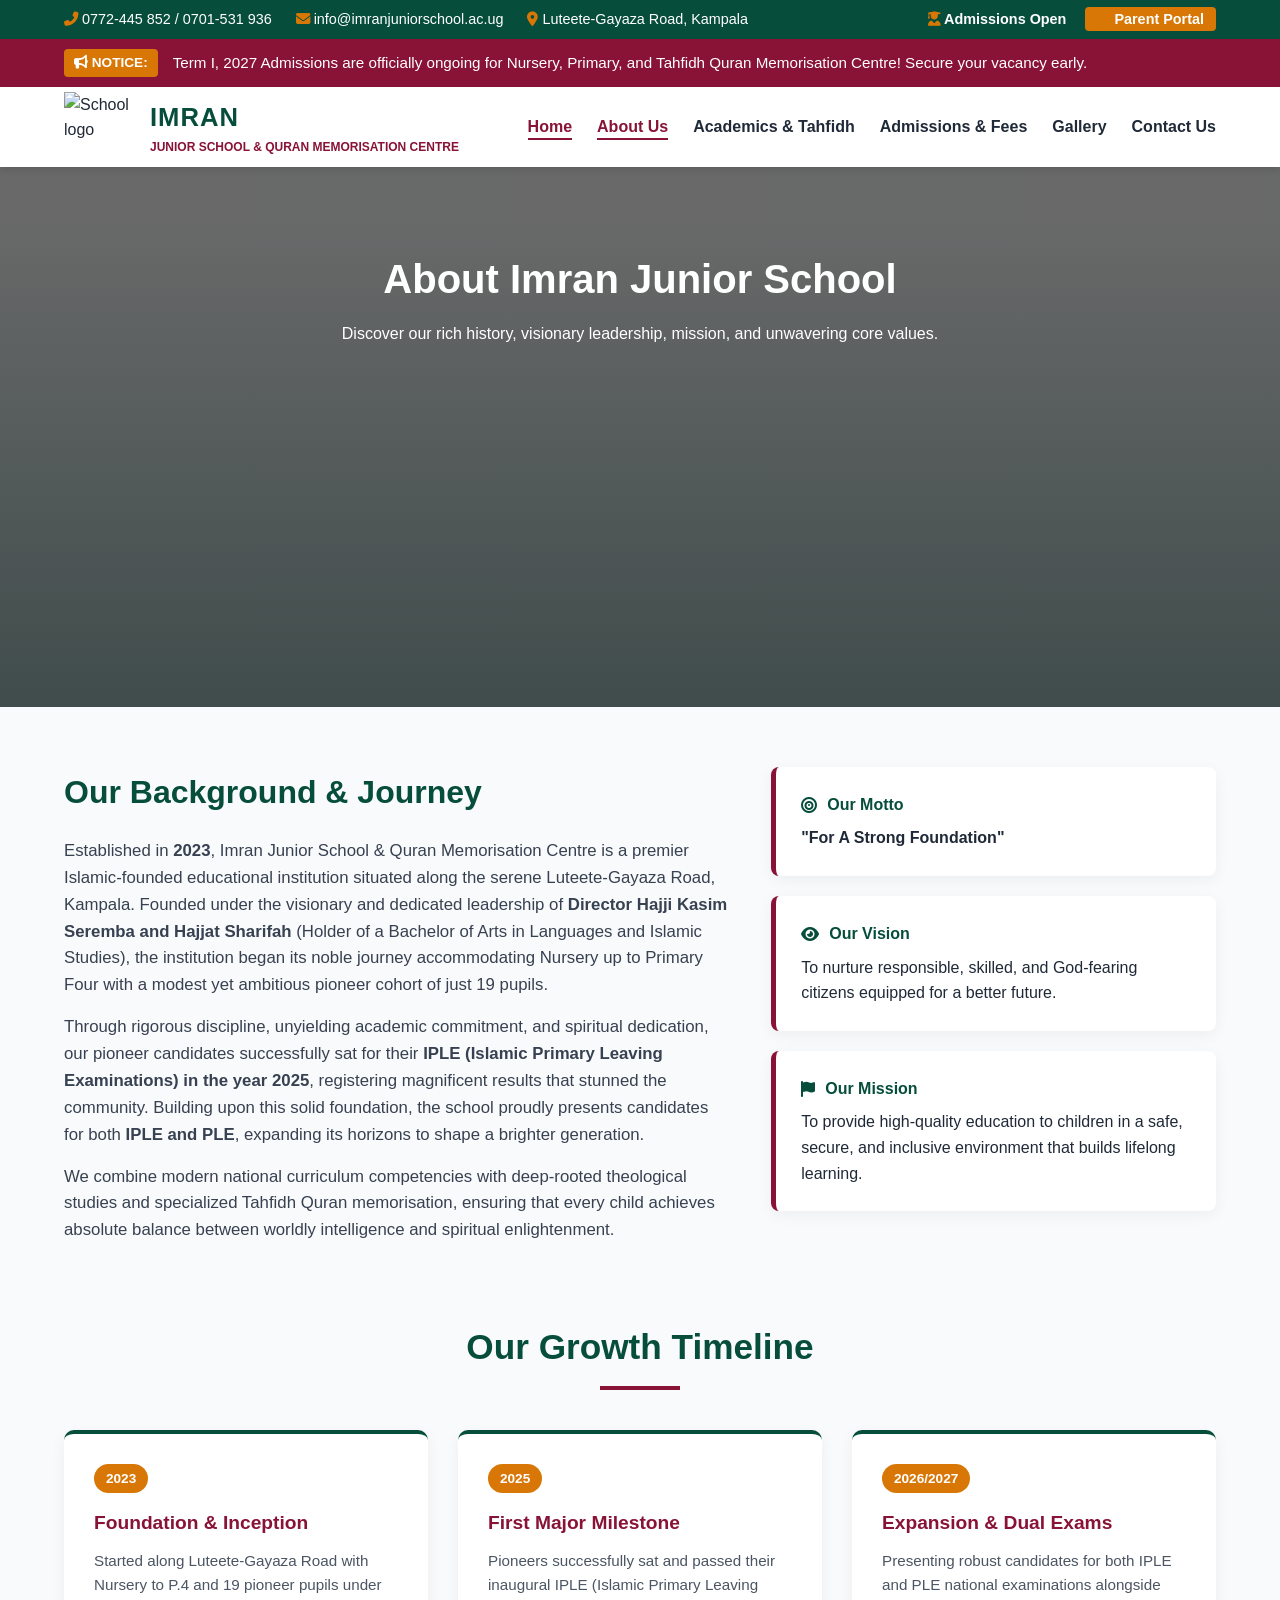
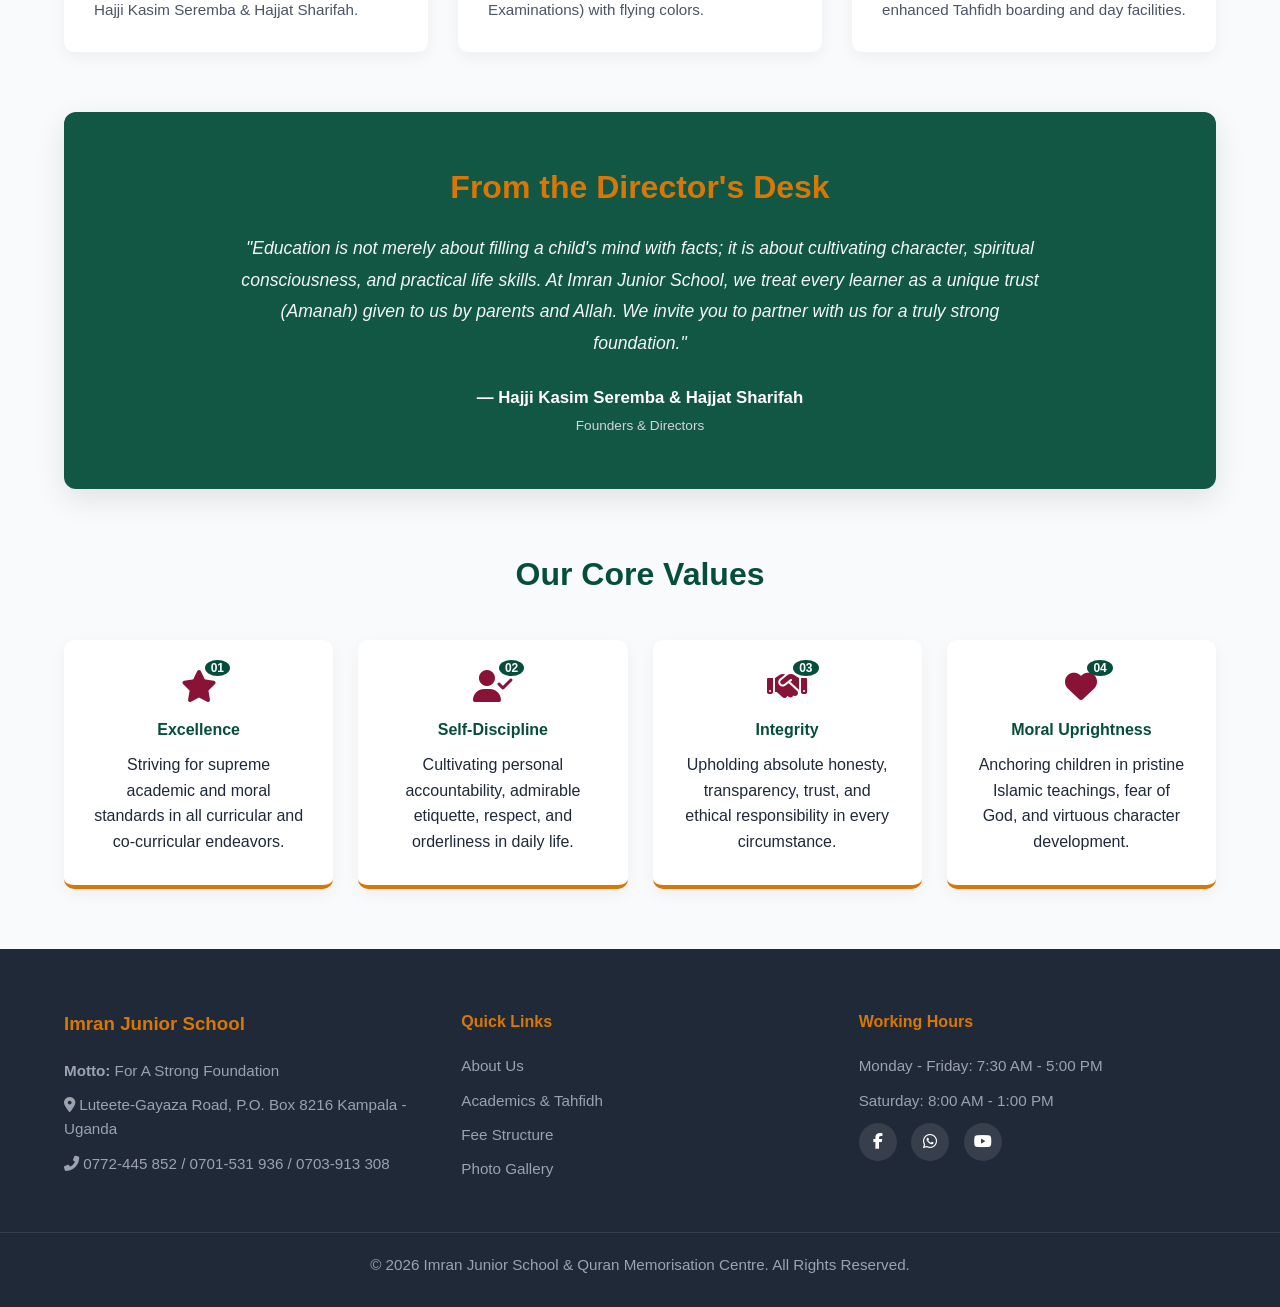
==== about.html @ ab1c9aec "Add files via upload" ====
<!DOCTYPE html>
<html lang="en">
<head>
    <meta charset="UTF-8">
    <meta name="viewport" content="width=device-width, initial-scale=1.0">
    <title>About Us | Imran Junior School & Quran Memorisation Centre</title>

    <!-- Comprehensive SEO Meta Tags -->
    <meta name="description" content="Imran Junior School & Quran Memorisation Centre along Luteete-Gayaza Road provides an exceptional dual curriculum blending national secular primary education, Islamic theology, and Tahfidh Quran memorisation.">
    <meta name="keywords" content="Imran Junior School, dual curriculum schools Uganda, Quran memorisation centre Kampala, Tahfidh school Luteete Gayaza Road, primary schools in Uganda, Islamic and secular education">
    <meta name="author" content="Imran Junior School">
    <link rel="canonical" href="https://imranjuniorschool.ac.ug/">

    <!-- Open Graph / Social Media Meta Tags (Facebook, WhatsApp, LinkedIn, Instagram) -->
    <meta property="og:type" content="website">
    <meta property="og:url" content="https://imranjuniorschool.ac.ug/">
    <meta property="og:title" content="Imran Junior School & Quran Memorisation Centre">
    <meta property="og:description" content="Discover excellence in dual curriculum education—blending secular primary studies with intensive Tahfidh Quran memorisation along Luteete-Gayaza Road.">
    <meta property="og:image" content="https://imranjuniorschool.ac.ug/images/Entrance.jpeg">

    <!-- Twitter / X Card Meta Tags -->
    <meta name="twitter:card" content="summary_large_image">
    <meta name="twitter:title" content="Imran Junior School & Quran Memorisation Centre">
    <meta name="twitter:description" content="Nurturing responsible, skilled, and religious citizens through an exceptional dual curriculum of secular and religious studies.">
    <meta name="twitter:image" content="https://imranjuniorschool.ac.ug/images/Entrance.jpeg">

    <link rel="icon" type="image/png" href="images/icon.png">
    <link rel="stylesheet" href="style.css">
    <link rel="stylesheet" href="https://cdnjs.cloudflare.com/ajax/libs/font-awesome/6.4.0/css/all.min.css">
    <link rel="icon/x" type="image/png" href="images/icon.png">
    <link rel="stylesheet" href="style.css">
    <link rel="stylesheet" href="https://cdnjs.cloudflare.com/ajax/libs/font-awesome/6.4.0/css/all.min.css">
</head>
<body>
    <!-- Top Bar -->
    <div class="top-bar">
        <div class="container top-bar-flex">
            <div class="contact-info">
                <span><i class="fas fa-phone-alt"></i> 0772-445 852 / 0701-531 936</span>
                <span><i class="fas fa-envelope"></i> info@imranjuniorschool.ac.ug</span>
                <span><i class="fas fa-map-marker-alt"></i> Luteete-Gayaza Road, Kampala</span>
            </div>
            <div class="portal-links">
                <a href="admissions.html"><i class="fas fa-user-graduate"></i> Admissions Open</a>
                <a href="contact.html" class="portal-btn"><i class="fas fa-lock"></i> Parent Portal</a>
            </div>
        </div>
    </div>

    <!-- Live Announcements Ticker Added for High Interactivity -->
    <div class="announcement-ticker">
        <div class="container ticker-flex">
            <span class="ticker-badge"><i class="fas fa-bullhorn"></i> NOTICE:</span>
            <div class="ticker-text">
                <p>Term I, 2027 Admissions are officially ongoing for Nursery, Primary, and Tahfidh Quran Memorisation Centre! Secure your vacancy early.</p>
            </div>
        </div>
    </div>

    <!-- Navigation Header -->
    <header class="header">
        <div class="container nav-container">
            <div class="logo-icon">
                <img src="images/icon.png" alt="School logo" width="70" height="70">
                <div class="logo">
                    <h1>IMRAN</h1>
                    <p>Junior School & Quran Memorisation Centre</p>
                </div>                
            </div>
            <nav class="navbar" id="navbar">
                <ul class="nav-links">
                    <li><a href="index.html" class="active">Home</a></li>
                    <li><a href="about.html">About Us</a></li>
                    <li><a href="academics.html">Academics & Tahfidh</a></li>
                    <li><a href="admissions.html">Admissions & Fees</a></li>
                    <li><a href="gallery.html">Gallery</a></li>
                    <li><a href="contact.html">Contact Us</a></li>
                </ul>
            </nav>
            <div class="menu-toggle" id="mobile-menu">
                <i class="fas fa-bars"></i>
            </div>
        </div>
    </header>

    <!-- Page Banner -->
    <section class="page-banner">
        <div class="container">
            <h2>About Imran Junior School</h2>
            <p>Discover our rich history, visionary leadership, mission, and unwavering core values.</p>
        </div>
    </section>

    <!-- Main About Content & Background -->
    <section class="about-main container">
        <div class="about-grid">
            <div class="about-content">
                <h3>Our Background & Journey</h3>
                <p>Established in <strong>2023</strong>, Imran Junior School & Quran Memorisation Centre is a premier Islamic-founded educational institution situated along the serene Luteete-Gayaza Road, Kampala. Founded under the visionary and dedicated leadership of <strong>Director Hajji Kasim Seremba and Hajjat Sharifah</strong> (Holder of a Bachelor of Arts in Languages and Islamic Studies), the institution began its noble journey accommodating Nursery up to Primary Four with a modest yet ambitious pioneer cohort of just 19 pupils.</p>
                
                <p>Through rigorous discipline, unyielding academic commitment, and spiritual dedication, our pioneer candidates successfully sat for their <strong>IPLE (Islamic Primary Leaving Examinations) in the year 2025</strong>, registering magnificent results that stunned the community. Building upon this solid foundation, the school proudly presents candidates for both <strong>IPLE and PLE</strong>, expanding its horizons to shape a brighter generation.</p>
                
                <p>We combine modern national curriculum competencies with deep-rooted theological studies and specialized Tahfidh Quran memorisation, ensuring that every child achieves absolute balance between worldly intelligence and spiritual enlightenment.</p>
            </div>
            
            <div class="mission-vision-box">
                <div class="mv-card">
                    <h4><i class="fas fa-bullseye"></i> Our Motto</h4>
                    <p><strong>"For A Strong Foundation"</strong></p>
                </div>
                <div class="mv-card">
                    <h4><i class="fas fa-eye"></i> Our Vision</h4>
                    <p>To nurture responsible, skilled, and God-fearing citizens equipped for a better future.</p>
                </div>
                <div class="mv-card">
                    <h4><i class="fas fa-flag"></i> Our Mission</h4>
                    <p>To provide high-quality education to children in a safe, secure, and inclusive environment that builds lifelong learning.</p>
                </div>
            </div>
        </div>

        <!-- NEW: Interactive School Milestone Timeline Added for Enhanced Storytelling -->
        <div class="history-timeline-section">
            <h3 class="section-title">Our Growth Timeline</h3>
            <div class="timeline-grid">
                <div class="timeline-item">
                    <span class="timeline-year">2023</span>
                    <h4>Foundation & Inception</h4>
                    <p>Started along Luteete-Gayaza Road with Nursery to P.4 and 19 pioneer pupils under Hajji Kasim Seremba & Hajjat Sharifah.</p>
                </div>
                <div class="timeline-item">
                    <span class="timeline-year">2025</span>
                    <h4>First Major Milestone</h4>
                    <p>Pioneers successfully sat and passed their inaugural IPLE (Islamic Primary Leaving Examinations) with flying colors.</p>
                </div>
                <div class="timeline-item">
                    <span class="timeline-year">2026/2027</span>
                    <h4>Expansion & Dual Exams</h4>
                    <p>Presenting robust candidates for both IPLE and PLE national examinations alongside enhanced Tahfidh boarding and day facilities.</p>
                </div>
            </div>
        </div>

        <!-- NEW: Director's Desk Feature Added for Parent Trust & Clarity -->
        <div class="directors-desk-box">
            <div class="desk-content">
                <h3>From the Director's Desk</h3>
                <p><em>"Education is not merely about filling a child's mind with facts; it is about cultivating character, spiritual consciousness, and practical life skills. At Imran Junior School, we treat every learner as a unique trust (Amanah) given to us by parents and Allah. We invite you to partner with us for a truly strong foundation."</em></p>
                <h4 class="director-signature">— Hajji Kasim Seremba & Hajjat Sharifah <br><small>Founders & Directors</small></h4>
            </div>
        </div>

        <!-- Core Values Section -->
        <div class="core-values-section">
            <h3>Our Core Values</h3>
            <div class="values-grid">
                <div class="value-item">
                    <i class="fas fa-star"><span>01</span></i>
                    <h4>Excellence</h4>
                    <p>Striving for supreme academic and moral standards in all curricular and co-curricular endeavors.</p>
                </div>
                <div class="value-item">
                    <i class="fas fa-user-check"><span>02</span></i>
                    <h4>Self-Discipline</h4>
                    <p>Cultivating personal accountability, admirable etiquette, respect, and orderliness in daily life.</p>
                </div>
                <div class="value-item">
                    <i class="fas fa-handshake"><span>03</span></i>
                    <h4>Integrity</h4>
                    <p>Upholding absolute honesty, transparency, trust, and ethical responsibility in every circumstance.</p>
                </div>
                <div class="value-item">
                    <i class="fas fa-heart"><span>04</span></i>
                    <h4>Moral Uprightness</h4>
                    <p>Anchoring children in pristine Islamic teachings, fear of God, and virtuous character development.</p>
                </div>
            </div>
        </div>
    </section>

   <!-- Footer -->
    <footer class="footer">
        <div class="container footer-grid">
            <div>
                <h3>Imran Junior School</h3>
                <p><strong>Motto:</strong> For A Strong Foundation</p>
                <p><i class="fas fa-map-marker-alt"></i> Luteete-Gayaza Road, P.O. Box 8216 Kampala - Uganda</p>
                <p><i class="fas fa-phone-alt"></i> 0772-445 852 / 0701-531 936 / 0703-913 308</p>
            </div>
            <div>
                <h4>Quick Links</h4>
                <ul>
                    <li><a href="about.html">About Us</a></li>
                    <li><a href="academics.html">Academics & Tahfidh</a></li>
                    <li><a href="admissions.html">Fee Structure</a></li>
                    <li><a href="gallery.html">Photo Gallery</a></li>
                </ul>
            </div>
            <div>
                <h4>Working Hours</h4>
                <p>Monday - Friday: 7:30 AM - 5:00 PM</p>
                <p>Saturday: 8:00 AM - 1:00 PM</p>
                <div class="social-icons">
                    <a href="#"><i class="fab fa-facebook-f"></i></a>
                    <a href="#"><i class="fab fa-whatsapp"></i></a>
                    <a href="#"><i class="fab fa-youtube"></i></a>
                </div>
            </div>
        </div>
        <div class="footer-bottom">
            <p>&copy; 2026 Imran Junior School & Quran Memorisation Centre. All Rights Reserved.</p>
        </div>
    </footer>

    <script src="script.js"></script>
</body>
</html>
---- style.css ----
:root {
    --primary: #064e3b;
    --pimary-navyblue: #0033A0;
    --secondary: #881337;
    --accent: #d97706;
    --dark: #1f2937;
    --light: #f9fafb;
    --white: #ffffff;
    --transition: all 0.3s ease;
}

* {
    margin: 0;
    padding: 0;
    box-sizing: border-box;
    scroll-behavior: smooth;
    font-family: Arial, 'Segoe UI', Tahoma, Geneva, Verdana, sans-serif;
}

/* Enable global smooth scrolling */
html {
    scroll-behavior: smooth;
}

body {
    background-color: var(--light);
    color: var(--dark);
    line-height: 1.6;
}

.container {
    width: 90%;
    max-width: 1200px;
    margin: 0 auto;
}

/* Top Bar */
.top-bar {
    background-color: var(--primary);
    color: var(--white);
    font-size: 0.9rem;
    padding: 8px 0;
}

.top-bar-flex {
    display: flex;
    justify-content: space-between;
    align-items: center;
    flex-wrap: wrap;
    gap: 10px;
}

.contact-info span {
    margin-right: 20px;
}

.contact-info i, .portal-links i {
    color: var(--accent);
}

.portal-links a {
    color: var(--white);
    text-decoration: none;
    margin-left: 15px;
    font-weight: 600;
}

.portal-btn {
    background: var(--accent);
    padding: 4px 12px;
    border-radius: 4px;
}

/* Header & Navbar */
.header {
    background: var(--white);
    box-shadow: 0 4px 6px -1px rgba(0,0,0,0.1);
    position: sticky;
    top: 0;
    z-index: 1000;
}

.nav-container {
    display: flex;
    justify-content: space-between;
    align-items: center;
    padding: 5px 0;
}

.logo-icon{
    display: flex;
    gap: 16px;
    align-items: center;
    justify-content: center;
}

.logo h1 {
    font-size: 1.6rem;
    color: var(--primary);
    font-weight: 800;
    letter-spacing: 1px;
}

.logo p {
    font-size: 0.75rem;
    color: var(--secondary);
    font-weight: 700;
    text-transform: uppercase;
}

.nav-links {
    list-style: none;
    display: flex;
    gap: 25px;
}

.nav-links a {
    text-decoration: none;
    color: var(--dark);
    font-weight: 600;
    transition: var(--transition);
}

.nav-links a:hover, .nav-links a.active {
    color: var(--secondary);
    border-bottom: 2px solid var(--secondary);
    padding-bottom: 3px;
}

.menu-toggle {
    display: none;
    font-size: 1.5rem;
    cursor: pointer;
    color: var(--primary);
}

/* Hero Section with Smooth Crossfade Easing */
.hero {
    position: relative;
    color: var(--white);
    text-align: center;
    padding: 140px 20px;
    overflow: hidden;
    z-index: 1;
    min-height: 550px;
    display: flex;
    align-items: center;
    justify-content: center;
}

/* Container holding stacked background slides */
.hero-slides {
    position: absolute;
    top: 0;
    left: 0;
    width: 100%;
    height: 100%;
    z-index: -2;
}

/* Individual Slide Layer */
.hero-slide {
    position: absolute;
    top: 0;
    left: 0;
    width: 100%;
    height: 100%;
    background-size: cover;
    background-position: center;
    opacity: 0;
    transform: scale(1);
    transition: opacity 1.8s cubic-bezier(0.4, 0, 0.2, 1), transform 6s ease-out;
    will-change: opacity, transform;
}

/* Active Slide with Cinematic Ken Burns Zoom Effect */
.hero-slide.active {
    opacity: 1;
    transform: scale(1.06);
}

/* Gradient Readability Overlay */
.hero-overlay {
    position: absolute;
    top: 0;
    left: 0;
    width: 100%;
    height: 100%;
    background: linear-gradient(rgba(6, 78, 59, 0.7), rgba(136, 19, 55, 0.7));
    z-index: -1;
}

.hero-content {
    max-width: 800px;
    margin: 0 auto;
}

.badge {
    background: var(--accent);
    color: var(--white);
    padding: 6px 16px;
    border-radius: 20px;
    font-size: 0.85rem;
    font-weight: 700;
    text-transform: uppercase;
    display: inline-block;
    margin-bottom: 20px;
}

.hero h2 {
    font-size: 3rem;
    margin-bottom: 20px;
    font-weight: 800;
}

.hero p {
    font-size: 1.15rem;
    margin-bottom: 30px;
    opacity: 0.95;
}

.hero-btns {
    display: flex;
    justify-content: center;
    gap: 15px;
}

.action-btns{
    margin: 30px 0 0 0;
}

@media (max-width:668px){
    .action-btns{
        font-size: 0.7rem;
    }
}

.btn {
    padding: 12px 28px;
    border-radius: 5px;
    text-decoration: none;
    font-weight: 700;
    transition: var(--transition);
}

.btn-primary {
    background: var(--accent);
    color: var(--white);
}

.btn-primary:hover {
    background: #b45309;
}

.btn-secondary {
    background: transparent;
    color: var(--white);
    border: 2px solid var(--white);
}

.btn-secondary:hover {
    background: var(--white);
    color: var(--primary);
}


/* Live Announcement Ticker Styles */
.announcement-ticker {
    background: var(--secondary);
    color: var(--white);
    padding: 10px 0;
    overflow: hidden;
    font-size: 0.95rem;
}

.ticker-flex {
    display: flex;
    align-items: center;
    gap: 15px;
}

.ticker-badge {
    background: var(--accent);
    padding: 3px 10px;
    border-radius: 4px;
    font-weight: 700;
    font-size: 0.85rem;
    white-space: nowrap;
}

.ticker-text p {
    white-space: nowrap;
    animation: tickerScroll 20s linear infinite;
}

@keyframes tickerScroll {
    0% { transform: translateX(100%); }
    100% { transform: translateX(-100%); }
}

/* Countdown Section Styles */
.countdown-section {
    margin: -30px auto 80px auto;
    position: relative;
    z-index: 15;
}

.countdown-card {
    background: var(--white);
    padding: 25px 35px;
    border-radius: 12px;
    box-shadow: 0 10px 30px rgba(0,0,0,0.1);
    display: flex;
    justify-content: space-between;
    align-items: center;
    flex-wrap: wrap;
    gap: 20px;
    border-left: 6px solid var(--accent);
}

.countdown-info h3 {
    color: var(--primary);
    font-size: 1.3rem;
    margin-bottom: 5px;
}

.countdown-info p {
    color: #6b7280;
    font-size: 0.95rem;
}

.countdown-timer {
    display: flex;
    gap: 15px;
}

.time-box {
    background: var(--light);
    border: 1px solid #e5e7eb;
    padding: 10px 15px;
    border-radius: 8px;
    text-align: center;
    min-width: 65px;
}

.time-box span {
    display: block;
    font-size: 1.4rem;
    font-weight: 800;
    color: var(--secondary);
}

.time-box small { 
    font-size: 0.75rem;
    color: #4b5563;
    text-transform: uppercase;
}

/* Testimonials Section Styles */
.testimonials-section {
    background: linear-gradient(rgba(6, 78, 59, 0.92), rgba(6, 78, 59, 0.92)), url('images/Entrance.jpeg') center/cover no-repeat;
    padding: 60px 0;
    text-align: center;
    color: var(--white);
}

.testimonial-slider {
    max-width: 800px;
    margin: 0 auto;
    position: relative;
    min-height: 140px;
}

.testimonial-item {
    display: none;
    animation: fadeIn 0.8s ease-in-out;
}

.testimonial-item.active {
    display: block;
}

.testimonial-item p {
    font-size: 1.2rem;
    font-style: italic;
    margin-bottom: 15px;
    line-height: 1.8;
}

.testimonial-item h4 {
    color: var(--accent);
    font-size: 1rem;
    font-weight: 600;
}

@keyframes fadeIn {
    from { opacity: 0; transform: translateY(10px); }
    to { opacity: 1; transform: translateY(0); }
}

@media(max-width: 768px) {
    .countdown-card {
        flex-direction: column;
        text-align: center;
    }
    .countdown-timer {
        justify-content: center;
    }
    .top-bar{
        display: none;
    }
}

/* General Sections */
.section {
    padding: 60px 10%;
}

.section-title {
    text-align: center;
    margin-bottom: 40px;
    color: var(--primary);
    font-size: 2.2rem;
    position: relative;
}

.section-title::after {
    content: '';
    display: block;
    width: 80px;
    height: 4px;
    background: var(--secondary);
    margin: 10px auto;
}

/* Cards & Grids */
.grid-3 {
    display: grid;
    grid-template-columns: repeat(auto-fit, minmax(300px, 1fr));
    gap: 30px;
}

.card {
    background: white;
    padding: 30px;
    border-radius: 10px;
    box-shadow: 0 5px 15px rgba(0,0,0,0.1);
    border-top: 5px solid var(--primary-yellow);
    transition: transform 0.3s;
}

.card:hover {
    transform: translateY(-10px);
}

.card h3 {
    color: var(--primary-blue);
    margin-bottom: 15px;
}

/*contact*/
.contact-section{
    background-color: var(--pimary-navyblue);
    height: 400px;
    display: flex;
    justify-content: center;
    align-items: center;
    text-align: center;
}
.contact-content{
    padding: 12px 18px;
    text-align: center;
    color:  var(--white);
}
.contact-content h1{
    font-weight: 700;
    font-size: 2.8rem;
    word-spacing: 0.3px;
    line-height: 1.1;
}
.contact-content h1 span{
    color: var(--primary-yellow);
}
.contact-content p{
    padding: 20px;
    font-weight: 400px;
    font-size: 18px;
}
.btn-apply, .schedule-btn, .team-btn{
    color: var(--white);
    text-align: center;
    font-size: 1.1rem;
    font-weight: 500;
    padding: 12px 17px;
    margin: 0 8px;
    border-radius: 10px;
    border: 1px solid var(--white);
    transition: var(--transition);
    text-decoration: none;
}
.btn-apply{
    background-color: purple;
    border: none;
}
.schedule-btn, .team-btn{
    background-color: #2d3748aa;
}
.btn-apply:hover, .schedule-btn:hover, .team-btn:hover{
    transform: translateY(-2px);
    background-color: #064e3b;
    cursor: pointer;
}

/* Highlights */
.highlights {
    display: grid;
    grid-template-columns: repeat(auto-fit, minmax(300px, 1fr));
    gap: 30px;
    margin-top: -50px;
    position: relative;
    z-index: 10;
    margin-bottom: 60px;
}

.highlight-card {
    background: var(--white);
    padding: 35px 25px;
    border-radius: 10px;
    box-shadow: 0 10px 25px rgba(0,0,0,0.08);
    text-align: center;
    transition: var(--transition);
    border-top: 4px solid var(--secondary);
}

.highlight-card:hover {
    transform: translateY(-8px);
}

.highlight-card i {
    color: var(--primary);
    margin-bottom: 15px;
}

.highlight-card h3 {
    margin-bottom: 12px;
    color: var(--primary);
}

/* Welcome Section */
.welcome-section {
    padding: 40px 0 80px 0;
}

.welcome-grid {
    display: grid;
    grid-template-columns: 2fr 1fr;
    gap: 40px;
    align-items: center;
}

.welcome-text h2 {
    color: var(--primary);
    font-size: 2.2rem;
    margin-bottom: 10px;
}

.director-names {
    color: var(--secondary);
    margin-bottom: 20px;
    font-size: 1.1rem;
}

.director-names .sub {
    font-size: 0.9rem;
    font-weight: normal;
    color: var(--dark);
}

.welcome-text p {
    margin-bottom: 15px;
    color: #4b5563;
}

.read-more-btn {
    display: inline-block;
    margin-top: 10px;
    color: var(--primary);
    font-weight: 700;
    text-decoration: none;
}

.read-more-btn:hover {
    color: var(--secondary);
}

.notice-board {
    background: var(--primary);
    color: var(--white);
    padding: 30px;
    border-radius: 10px;
    box-shadow: 0 10px 20px rgba(6, 78, 59, 0.2);
}

.notice-board h3 {
    margin-bottom: 20px;
    border-bottom: 2px solid var(--accent);
    padding-bottom: 10px;
}

.notice-board ul {
    list-style: none;
}

.notice-board li {
    margin-bottom: 15px;
    font-size: 0.95rem;
    border-bottom: 1px dashed rgba(255,255,255,0.2);
    padding-bottom: 10px;
}

/* Footer */
.footer {
    background: var(--dark);
    color: var(--white);
    padding: 60px 0 20px 0;
}

.footer-grid {
    display: grid;
    grid-template-columns: repeat(auto-fit, minmax(250px, 1fr));
    gap: 40px;
    margin-bottom: 40px;
}

.footer h3, .footer h4 {
    color: var(--accent);
    margin-bottom: 20px;
}

.footer p, .footer li {
    margin-bottom: 10px;
    font-size: 0.95rem;
    color: #9ca3af;
}

.footer ul {
    list-style: none;
}

.footer ul a {
    color: #9ca3af;
    text-decoration: none;
    transition: var(--transition);
}

.footer ul a:hover {
    color: var(--white);
}

.social-icons a {
    display: inline-block;
    background: rgba(255,255,255,0.1);
    width: 38px;
    height: 38px;
    border-radius: 50%;
    text-align: center;
    line-height: 38px;
    color: var(--white);
    margin-right: 10px;
    transition: var(--transition);
}

.social-icons a:hover {
    background: var(--secondary);
}

.footer-bottom {
    text-align: center;
    border-top: 1px solid rgba(255,255,255,0.1);
    padding-top: 20px;
    font-size: 0.9rem;
    color: #9ca3af;
}

/* Responsive */
@media(max-width: 768px) {
    .nav-links {
        display: none;
        flex-direction: column;
        position: absolute;
        top: 100%;
        left: 0;
        width: 100%;
        background: var(--white);
        padding: 20px;
        box-shadow: 0 10px 15px rgba(0,0,0,0.1);
    }
    .nav-links.active {
        display: flex;
    }
    .menu-toggle {
        display: block;
    }
    .hero h2 {
        font-size: 2.2rem;
    }
    .welcome-grid {
        grid-template-columns: 1fr;
    }
}

/* ==========================================================
    ABOUT US PAGE ENHANCEMENTS & STYLES
   ========================================================== */
.page-banner {
    background: linear-gradient(rgba(8, 8, 8, 0.6) 10%,rgba(0, 17, 15, 0.745) ), url('images/371A2172.JPG') center/cover no-repeat;
    color: var(--white);
    text-align: center;
    padding: 80px 20px;
    min-height: 540px;
}

.page-banner h2 {
    font-size: 2.5rem;
    margin-bottom: 10px;
}

.about-main {
    padding: 60px 0;
}

.about-grid {
    display: grid;
    grid-template-columns: 1.5fr 1fr;
    gap: 40px;
    align-items: start;
    margin-bottom: 60px;
}

.about-content h3 {
    color: var(--primary);
    font-size: 2rem;
    margin-bottom: 20px;
}

.about-content p {
    margin-bottom: 15px;
    font-size: 1.05rem;
    color: #374151;
}

.mission-vision-box {
    display: flex;
    flex-direction: column;
    gap: 20px;
}

.mv-card {
    background: var(--white);
    padding: 25px;
    border-radius: 8px;
    box-shadow: 0 4px 15px rgba(0,0,0,0.05);
    border-left: 5px solid var(--secondary);
}

.mv-card h4 {
    color: var(--primary);
    margin-bottom: 8px;
    display: flex;
    align-items: center;
    gap: 10px;
}

.core-values-section h3 {
    text-align: center;
    color: var(--primary);
    font-size: 2rem;
    margin-bottom: 40px;
}

.values-grid {
    display: grid;
    grid-template-columns: repeat(auto-fit, minmax(250px, 1fr));
    gap: 25px;
}

.value-item {
    background: var(--white);
    padding: 30px;
    border-radius: 10px;
    text-align: center;
    box-shadow: 0 5px 15px rgba(0,0,0,0.05);
    transition: var(--transition);
    border-bottom: 4px solid var(--accent);
}

.value-item:hover {
    transform: translateY(-5px);
}

.value-item i {
    font-size: 2rem;
    color: var(--secondary);
    margin-bottom: 15px;
    display: block;
    position: relative;
}

.value-item i span {
    position: absolute;
    top: -10px;
    right: 35%;
    font-size: 0.75rem;
    background: var(--primary);
    color: var(--white);
    padding: 2px 6px;
    border-radius: 50%;
}

.value-item h4 {
    color: var(--primary);
    margin-bottom: 10px;
}

/* Timeline Section */
.history-timeline-section {
    margin: 60px 0;
}

.timeline-grid {
    display: grid;
    grid-template-columns: repeat(auto-fit, minmax(300px, 1fr));
    gap: 30px;
    margin-top: 30px;
}

.timeline-item {
    background: var(--white);
    padding: 30px;
    border-radius: 10px;
    box-shadow: 0 5px 15px rgba(0,0,0,0.05);
    position: relative;
    border-top: 4px solid var(--primary);
}

.timeline-year {
    display: inline-block;
    background: var(--accent);
    color: var(--white);
    padding: 4px 12px;
    border-radius: 20px;
    font-weight: 700;
    font-size: 0.85rem;
    margin-bottom: 15px;
}

.timeline-item h4 {
    color: var(--secondary);
    font-size: 1.2rem;
    margin-bottom: 10px;
}

.timeline-item p {
    color: #4b5563;
    font-size: 0.95rem;
}

/* Director's Desk Box */
.directors-desk-box {
    background: linear-gradient(rgba(6, 78, 59, 0.95), rgba(6, 78, 59, 0.95)), url('images/Entrance.jpeg') center/cover no-repeat;
    color: var(--white);
    padding: 50px;
    border-radius: 12px;
    margin: 60px 0;
    box-shadow: 0 10px 30px rgba(0,0,0,0.1);
}

.desk-content {
    max-width: 800px;
    margin: 0 auto;
    text-align: center;
}

.desk-content h3 {
    color: var(--accent);
    font-size: 2rem;
    margin-bottom: 20px;
}

.desk-content p {
    font-size: 1.1rem;
    line-height: 1.8;
    margin-bottom: 25px;
    opacity: 0.95;
}

.director-signature {
    font-size: 1.05rem;
    color: var(--white);
    font-weight: 600;
}

.director-signature small {
    font-size: 0.85rem;
    color: #d1d5db;
    font-weight: normal;
}


@media(max-width: 768px) {
    .about-grid {
        grid-template-columns: 1fr;
    }
}

/* ==========================================================
   ACADEMICS PAGE INTERACTIVE TABS & ENHANCEMENT STYLES
   ========================================================== */

/* Tab Navigation Buttons */
.tab-buttons {
    display: flex;
    justify-content: center;
    gap: 15px;
    margin-bottom: 30px;
    flex-wrap: wrap;
}

.tab-btn {
    background: var(--white);
    border: 2px solid var(--primary);
    color: var(--primary);
    padding: 12px 28px;
    border-radius: 30px;
    font-size: 1rem;
    font-weight: 700;
    cursor: pointer;
    transition: var(--transition);
}

.tab-btn:hover, .tab-btn.active {
    background: var(--primary);
    color: var(--white);
    box-shadow: 0 4px 12px rgba(6, 78, 59, 0.2);
}

/* Tab Content Visibility */
.tab-content {
    display: none;
    animation: fadeIn 0.5s ease-in-out;
}

.tab-content.active-tab {
    display: block;
}

/* Detail Grid Layout */
.curriculum-detail-grid {
    display: grid;
    grid-template-columns: 2fr 1fr;
    gap: 40px;
    background: var(--white);
    padding: 40px;
    border-radius: 12px;
    box-shadow: 0 8px 25px rgba(0,0,0,0.06);
    margin-bottom: 50px;
}

.detail-text h3 {
    color: var(--primary);
    font-size: 1.8rem;
    margin-bottom: 15px;
}

.subject-list {
    list-style: none;
    margin-top: 20px;
}

.subject-list li {
    margin-bottom: 12px;
    font-size: 1rem;
    color: var(--dark);
}

.subject-list i {
    color: var(--accent);
    margin-right: 10px;
}

.detail-highlight-card {
    background: var(--light);
    border-top: 5px solid var(--primary);
    padding: 30px 20px;
    border-radius: 8px;
    text-align: center;
}

.detail-highlight-card h4 {
    color: var(--primary);
    margin-bottom: 12px;
    font-size: 1.2rem;
}

.cocurricular-section {
    margin-top: 60px;
}

@media(max-width: 768px) {
    .curriculum-detail-grid {
        grid-template-columns: 1fr;
    }
}

.page-banner-ac {
    background: linear-gradient(rgba(8, 8, 8, 0.6) 10%,rgba(0, 17, 15, 0.745) ), url('images/371A2992.JPG') center/cover no-repeat;
    color: var(--white);
    text-align: center;
    padding: 80px 20px;
    min-height: 540px;
}
.academics-container {
    padding: 60px 0;
}

.academic-intro {
    text-align: center;
    max-width: 800px;
    margin: 0 auto 50px auto;
}

.academic-intro h3 {
    color: var(--primary);
    font-size: 2.2rem;
    margin-bottom: 15px;
}

.curriculum-grid {
    display: grid;
    grid-template-columns: repeat(auto-fit, minmax(320px, 1fr));
    gap: 40px;
    margin-bottom: 60px;
}

.curr-card {
    background: var(--white);
    padding: 40px 30px;
    border-radius: 12px;
    box-shadow: 0 8px 25px rgba(0,0,0,0.06);
    border-top: 5px solid var(--primary);
}

.curr-card.theology {
    border-top-color: var(--secondary);
}

.curr-card i {
    color: var(--primary);
    margin-bottom: 20px;
}

.curr-card.theology i {
    color: var(--secondary);
}

.curr-card h3 {
    color: var(--dark);
    margin-bottom: 15px;
    font-size: 1.5rem;
}

.curr-card ul {
    list-style: none;
    margin-top: 20px;
}

.curr-card li {
    margin-bottom: 10px;
    font-size: 0.95rem;
    display: flex;
    align-items: center;
    gap: 10px;
}

.curr-card li i {
    color: var(--accent);
    font-size: 1rem;
    margin: 0;
}

.classes-offered {
    text-align: center;
    background: var(--white);
    padding: 40px;
    border-radius: 10px;
    box-shadow: 0 4px 15px rgba(0,0,0,0.05);
}

.classes-offered h3 {
    color: var(--primary);
    margin-bottom: 25px;
    font-size: 1.8rem;
}

.classes-flex {
    display: flex;
    justify-content: center;
    gap: 20px;
    flex-wrap: wrap;
}

.class-badge {
    background: var(--light);
    border: 2px solid var(--primary);
    color: var(--primary);
    padding: 12px 24px;
    border-radius: 30px;
    font-weight: 700;
}

/*Admissions page*/
.page-banner-adM{
    background: linear-gradient(rgba(8, 8, 8, 0.6) 10%,rgba(0, 17, 15, 0.745) ), url('images/371A2174.JPG') center/cover no-repeat;
    color: var(--white);
}

.fees-container {
    padding: 60px 0;
}

.fees-intro {
    text-align: center;
    max-width: 700px;
    margin: 0 auto 50px auto;
}

.fees-intro h3 {
    color: var(--primary);
    font-size: 2.2rem;
    margin-bottom: 15px;
}

.fees-grid {
    display: grid;
    grid-template-columns: repeat(auto-fit, minmax(350px, 1fr));
    gap: 40px;
    margin-bottom: 60px;
}

.fee-card {
    background: var(--white);
    border-radius: 12px;
    box-shadow: 0 8px 25px rgba(0,0,0,0.06);
    overflow: hidden;
}

.fee-header {
    background: var(--primary);
    color: var(--white);
    padding: 20px;
    text-align: center;
    display: flex;
    align-items: center;
    justify-content: center;
    gap: 12px;
}

.fee-header.day {
    background: var(--secondary);
}

.fee-header h3 {
    font-size: 1.4rem;
}

.fee-table {
    width: 100%;
    border-collapse: collapse;
}

.fee-table tr {
    border-bottom: 1px solid #e5e7eb;
}

.fee-table tr:last-child {
    border-bottom: none;
}

.fee-table td {
    padding: 15px 20px;
    font-size: 0.95rem;
    color: var(--dark);
}

.fee-table td:last-child {
    text-align: right;
}

.highlight-row {
    background: #f0fdf4;
    font-weight: 600;
}

/* Calculator Widget */
.fee-calculator-box {
    background: var(--white);
    padding: 40px;
    border-radius: 12px;
    box-shadow: 0 8px 25px rgba(0,0,0,0.06);
    max-width: 600px;
    margin: 0 auto;
    border-top: 5px solid var(--accent);
}

.fee-calculator-box h3 {
    color: var(--primary);
    margin-bottom: 10px;
    text-align: center;
}

.fee-calculator-box p {
    text-align: center;
    margin-bottom: 25px;
    color: #6b7280;
}

.calc-form .form-group {
    margin-bottom: 20px;
}

.calc-form label {
    display: block;
    margin-bottom: 8px;
    font-weight: 600;
    color: var(--dark);
}

.calc-form select {
    width: 100%;
    padding: 12px;
    border: 1px solid #d1d5db;
    border-radius: 6px;
    font-size: 1rem;
    outline: none;
}

.calc-form button {
    width: 100%;
    margin-top: 10px;
    cursor: pointer;
}

.calc-result {
    margin-top: 30px;
    background: #f8fafc;
    padding: 20px;
    border-radius: 8px;
    text-align: center;
    border: 1px dashed var(--primary);
    display: none;
}

.calc-result h4 {
    color: var(--secondary);
    font-size: 1.4rem;
}

.calc-result span {
    color: var(--primary);
}

.small-note {
    font-size: 0.8rem;
    color: #6b7280;
    margin-top: 5px;
}

/* ==========================================================
   GALLERY LIGHTBOX MODAL STYLES
   ========================================================== */
.page-banner-gallery{
    background: linear-gradient(rgba(8, 8, 8, 0.6) 10%,rgba(0, 17, 15, 0.745) ), url('images/371A2044.JPG') center/cover no-repeat;
    color: var(--white);
}
.gallery-item {
    cursor: pointer;
}

.gallery-overlay p {
    font-size: 0.8rem;
    color: var(--accent);
    margin-top: 4px;
}

/* Lightbox Modal Container */
.lightbox-modal {
    display: none;
    position: fixed;
    z-index: 2000;
    padding-top: 60px;
    left: 0;
    top: 0;
    width: 100%;
    height: 100%;
    overflow: auto;
    background-color: rgba(0, 0, 0, 0.9);
}

/* Modal Image Content */
.lightbox-content {
    margin: auto;
    display: block;
    max-width: 85%;
    max-height: 75vh;
    border-radius: 8px;
    box-shadow: 0 5px 25px rgba(255,255,255,0.2);
    animation: zoomIn 0.3s ease;
}

/* Caption Under Lightbox */
#lightboxCaption {
    margin: 15px auto;
    text-align: center;
    color: var(--white);
    font-size: 1.2rem;
    width: 80%;
    max-width: 700px;
}

/* Close Button */
.lightbox-close {
    position: absolute;
    top: 25px;
    right: 40px;
    color: #f1f1f1;
    font-size: 45px;
    font-weight: bold;
    transition: 0.3s;
    cursor: pointer;
}

.lightbox-close:hover,
.lightbox-close:focus {
    color: var(--accent);
    text-decoration: none;
}

@keyframes zoomIn {
    from { transform: scale(0.8); opacity: 0; }
    to { transform: scale(1); opacity: 1; }
}

@media(max-width: 768px) {
    .lightbox-close {
        right: 20px;
        top: 15px;
        font-size: 35px;
    }
}

.gallery-container {
    padding: 60px 0;
    min-height: 540px;
}

.filter-buttons {
    display: flex;
    justify-content: center;
    gap: 15px;
    margin-bottom: 40px;
    flex-wrap: wrap;
}

.filter-btn {
    background: var(--white);
    border: 2px solid var(--primary);
    color: var(--primary);
    padding: 8px 20px;
    border-radius: 20px;
    cursor: pointer;
    font-weight: 600;
    transition: var(--transition);
}

.filter-btn:hover, .filter-btn.active {
    background: var(--primary);
    color: var(--white);
}

.gallery-grid {
    display: grid;
    grid-template-columns: repeat(auto-fit, minmax(280px, 1fr));
    gap: 25px;
}

.gallery-item {
    position: relative;
    border-radius: 10px;
    overflow: hidden;
    height: 260px;
    box-shadow: 0 5px 15px rgba(0,0,0,0.08);
}

.gallery-item img {
    width: 100%;
    height: 100%;
    object-fit: cover;
    transition: var(--transition);
}

.gallery-item:hover img {
    transform: scale(1.08);
}

.gallery-overlay {
    position: absolute;
    bottom: 0;
    left: 0;
    width: 100%;
    background: linear-gradient(transparent, rgba(6, 78, 59, 0.9));
    color: var(--white);
    padding: 20px 15px 15px 15px;
    transform: translateY(100%);
    transition: var(--transition);
}

.gallery-item:hover .gallery-overlay {
    transform: translateY(0);
}

.gallery-overlay h4 {
    font-size: 1rem;
    font-weight: 600;
}

/* Contact page*/
.contact-pg-bg-img{
    background: linear-gradient(rgba(8, 8, 8, 0.6) 10%,rgba(0, 17, 15, 0.745) ), url('images/371A2991.JPG.jpeg') center/cover no-repeat;
}
.contact-container {
    padding: 60px 0;
}

.contact-grid {
    display: grid;
    grid-template-columns: 1fr 1.2fr;
    gap: 40px;
}

.contact-details h3, .contact-form-box h3 {
    color: var(--primary);
    font-size: 2rem;
    margin-bottom: 15px;
}

.contact-details p {
    color: #4b5563;
    margin-bottom: 30px;
}

.contact-box-item {
    display: flex;
    gap: 20px;
    margin-bottom: 25px;
    align-items: flex-start;
}

.contact-box-item i {
    background: #f0fdf4;
    color: var(--primary);
    width: 50px;
    height: 50px;
    border-radius: 50%;
    display: flex;
    align-items: center;
    justify-content: center;
    font-size: 1.2rem;
    flex-shrink: 0;
}

.contact-box-item h4 {
    color: var(--dark);
    margin-bottom: 5px;
}

.contact-box-item p {
    color: #6b7280;
    margin: 0;
}

.contact-form-box {
    background: var(--white);
    padding: 40px;
    border-radius: 12px;
    box-shadow: 0 8px 25px rgba(0,0,0,0.06);
}

.contact-form-box .form-group {
    margin-bottom: 20px;
}

.contact-form-box label {
    display: block;
    margin-bottom: 8px;
    font-weight: 600;
    color: var(--dark);
}

.contact-form-box input, 
.contact-form-box select, 
.contact-form-box textarea {
    width: 100%;
    padding: 12px;
    border: 1px solid #d1d5db;
    border-radius: 6px;
    font-size: 1rem;
    outline: none;
}

.contact-form-box input:focus, 
.contact-form-box select:focus, 
.contact-form-box textarea:focus {
    border-color: var(--primary);
}
.hidden{
    display: none;
}

.success-message {
    margin-top: 20px;
    background: #f0fdf4;
    color: var(--primary);
    padding: 15px;
    border-radius: 6px;
    font-weight: 600;
    text-align: center;
}

@media(max-width: 768px) {
    .contact-grid {
        grid-template-columns: 1fr;
    }
}
---- style.css ----
:root {
    --primary: #064e3b;
    --pimary-navyblue: #0033A0;
    --secondary: #881337;
    --accent: #d97706;
    --dark: #1f2937;
    --light: #f9fafb;
    --white: #ffffff;
    --transition: all 0.3s ease;
}

* {
    margin: 0;
    padding: 0;
    box-sizing: border-box;
    scroll-behavior: smooth;
    font-family: Arial, 'Segoe UI', Tahoma, Geneva, Verdana, sans-serif;
}

/* Enable global smooth scrolling */
html {
    scroll-behavior: smooth;
}

body {
    background-color: var(--light);
    color: var(--dark);
    line-height: 1.6;
}

.container {
    width: 90%;
    max-width: 1200px;
    margin: 0 auto;
}

/* Top Bar */
.top-bar {
    background-color: var(--primary);
    color: var(--white);
    font-size: 0.9rem;
    padding: 8px 0;
}

.top-bar-flex {
    display: flex;
    justify-content: space-between;
    align-items: center;
    flex-wrap: wrap;
    gap: 10px;
}

.contact-info span {
    margin-right: 20px;
}

.contact-info i, .portal-links i {
    color: var(--accent);
}

.portal-links a {
    color: var(--white);
    text-decoration: none;
    margin-left: 15px;
    font-weight: 600;
}

.portal-btn {
    background: var(--accent);
    padding: 4px 12px;
    border-radius: 4px;
}

/* Header & Navbar */
.header {
    background: var(--white);
    box-shadow: 0 4px 6px -1px rgba(0,0,0,0.1);
    position: sticky;
    top: 0;
    z-index: 1000;
}

.nav-container {
    display: flex;
    justify-content: space-between;
    align-items: center;
    padding: 5px 0;
}

.logo-icon{
    display: flex;
    gap: 16px;
    align-items: center;
    justify-content: center;
}

.logo h1 {
    font-size: 1.6rem;
    color: var(--primary);
    font-weight: 800;
    letter-spacing: 1px;
}

.logo p {
    font-size: 0.75rem;
    color: var(--secondary);
    font-weight: 700;
    text-transform: uppercase;
}

.nav-links {
    list-style: none;
    display: flex;
    gap: 25px;
}

.nav-links a {
    text-decoration: none;
    color: var(--dark);
    font-weight: 600;
    transition: var(--transition);
}

.nav-links a:hover, .nav-links a.active {
    color: var(--secondary);
    border-bottom: 2px solid var(--secondary);
    padding-bottom: 3px;
}

.menu-toggle {
    display: none;
    font-size: 1.5rem;
    cursor: pointer;
    color: var(--primary);
}

/* Hero Section with Smooth Crossfade Easing */
.hero {
    position: relative;
    color: var(--white);
    text-align: center;
    padding: 140px 20px;
    overflow: hidden;
    z-index: 1;
    min-height: 550px;
    display: flex;
    align-items: center;
    justify-content: center;
}

/* Container holding stacked background slides */
.hero-slides {
    position: absolute;
    top: 0;
    left: 0;
    width: 100%;
    height: 100%;
    z-index: -2;
}

/* Individual Slide Layer */
.hero-slide {
    position: absolute;
    top: 0;
    left: 0;
    width: 100%;
    height: 100%;
    background-size: cover;
    background-position: center;
    opacity: 0;
    transform: scale(1);
    transition: opacity 1.8s cubic-bezier(0.4, 0, 0.2, 1), transform 6s ease-out;
    will-change: opacity, transform;
}

/* Active Slide with Cinematic Ken Burns Zoom Effect */
.hero-slide.active {
    opacity: 1;
    transform: scale(1.06);
}

/* Gradient Readability Overlay */
.hero-overlay {
    position: absolute;
    top: 0;
    left: 0;
    width: 100%;
    height: 100%;
    background: linear-gradient(rgba(6, 78, 59, 0.7), rgba(136, 19, 55, 0.7));
    z-index: -1;
}

.hero-content {
    max-width: 800px;
    margin: 0 auto;
}

.badge {
    background: var(--accent);
    color: var(--white);
    padding: 6px 16px;
    border-radius: 20px;
    font-size: 0.85rem;
    font-weight: 700;
    text-transform: uppercase;
    display: inline-block;
    margin-bottom: 20px;
}

.hero h2 {
    font-size: 3rem;
    margin-bottom: 20px;
    font-weight: 800;
}

.hero p {
    font-size: 1.15rem;
    margin-bottom: 30px;
    opacity: 0.95;
}

.hero-btns {
    display: flex;
    justify-content: center;
    gap: 15px;
}

.action-btns{
    margin: 30px 0 0 0;
}

@media (max-width:668px){
    .action-btns{
        font-size: 0.7rem;
    }
}

.btn {
    padding: 12px 28px;
    border-radius: 5px;
    text-decoration: none;
    font-weight: 700;
    transition: var(--transition);
}

.btn-primary {
    background: var(--accent);
    color: var(--white);
}

.btn-primary:hover {
    background: #b45309;
}

.btn-secondary {
    background: transparent;
    color: var(--white);
    border: 2px solid var(--white);
}

.btn-secondary:hover {
    background: var(--white);
    color: var(--primary);
}


/* Live Announcement Ticker Styles */
.announcement-ticker {
    background: var(--secondary);
    color: var(--white);
    padding: 10px 0;
    overflow: hidden;
    font-size: 0.95rem;
}

.ticker-flex {
    display: flex;
    align-items: center;
    gap: 15px;
}

.ticker-badge {
    background: var(--accent);
    padding: 3px 10px;
    border-radius: 4px;
    font-weight: 700;
    font-size: 0.85rem;
    white-space: nowrap;
}

.ticker-text p {
    white-space: nowrap;
    animation: tickerScroll 20s linear infinite;
}

@keyframes tickerScroll {
    0% { transform: translateX(100%); }
    100% { transform: translateX(-100%); }
}

/* Countdown Section Styles */
.countdown-section {
    margin: -30px auto 80px auto;
    position: relative;
    z-index: 15;
}

.countdown-card {
    background: var(--white);
    padding: 25px 35px;
    border-radius: 12px;
    box-shadow: 0 10px 30px rgba(0,0,0,0.1);
    display: flex;
    justify-content: space-between;
    align-items: center;
    flex-wrap: wrap;
    gap: 20px;
    border-left: 6px solid var(--accent);
}

.countdown-info h3 {
    color: var(--primary);
    font-size: 1.3rem;
    margin-bottom: 5px;
}

.countdown-info p {
    color: #6b7280;
    font-size: 0.95rem;
}

.countdown-timer {
    display: flex;
    gap: 15px;
}

.time-box {
    background: var(--light);
    border: 1px solid #e5e7eb;
    padding: 10px 15px;
    border-radius: 8px;
    text-align: center;
    min-width: 65px;
}

.time-box span {
    display: block;
    font-size: 1.4rem;
    font-weight: 800;
    color: var(--secondary);
}

.time-box small { 
    font-size: 0.75rem;
    color: #4b5563;
    text-transform: uppercase;
}

/* Testimonials Section Styles */
.testimonials-section {
    background: linear-gradient(rgba(6, 78, 59, 0.92), rgba(6, 78, 59, 0.92)), url('images/Entrance.jpeg') center/cover no-repeat;
    padding: 60px 0;
    text-align: center;
    color: var(--white);
}

.testimonial-slider {
    max-width: 800px;
    margin: 0 auto;
    position: relative;
    min-height: 140px;
}

.testimonial-item {
    display: none;
    animation: fadeIn 0.8s ease-in-out;
}

.testimonial-item.active {
    display: block;
}

.testimonial-item p {
    font-size: 1.2rem;
    font-style: italic;
    margin-bottom: 15px;
    line-height: 1.8;
}

.testimonial-item h4 {
    color: var(--accent);
    font-size: 1rem;
    font-weight: 600;
}

@keyframes fadeIn {
    from { opacity: 0; transform: translateY(10px); }
    to { opacity: 1; transform: translateY(0); }
}

@media(max-width: 768px) {
    .countdown-card {
        flex-direction: column;
        text-align: center;
    }
    .countdown-timer {
        justify-content: center;
    }
    .top-bar{
        display: none;
    }
}

/* General Sections */
.section {
    padding: 60px 10%;
}

.section-title {
    text-align: center;
    margin-bottom: 40px;
    color: var(--primary);
    font-size: 2.2rem;
    position: relative;
}

.section-title::after {
    content: '';
    display: block;
    width: 80px;
    height: 4px;
    background: var(--secondary);
    margin: 10px auto;
}

/* Cards & Grids */
.grid-3 {
    display: grid;
    grid-template-columns: repeat(auto-fit, minmax(300px, 1fr));
    gap: 30px;
}

.card {
    background: white;
    padding: 30px;
    border-radius: 10px;
    box-shadow: 0 5px 15px rgba(0,0,0,0.1);
    border-top: 5px solid var(--primary-yellow);
    transition: transform 0.3s;
}

.card:hover {
    transform: translateY(-10px);
}

.card h3 {
    color: var(--primary-blue);
    margin-bottom: 15px;
}

/*contact*/
.contact-section{
    background-color: var(--pimary-navyblue);
    height: 400px;
    display: flex;
    justify-content: center;
    align-items: center;
    text-align: center;
}
.contact-content{
    padding: 12px 18px;
    text-align: center;
    color:  var(--white);
}
.contact-content h1{
    font-weight: 700;
    font-size: 2.8rem;
    word-spacing: 0.3px;
    line-height: 1.1;
}
.contact-content h1 span{
    color: var(--primary-yellow);
}
.contact-content p{
    padding: 20px;
    font-weight: 400px;
    font-size: 18px;
}
.btn-apply, .schedule-btn, .team-btn{
    color: var(--white);
    text-align: center;
    font-size: 1.1rem;
    font-weight: 500;
    padding: 12px 17px;
    margin: 0 8px;
    border-radius: 10px;
    border: 1px solid var(--white);
    transition: var(--transition);
    text-decoration: none;
}
.btn-apply{
    background-color: purple;
    border: none;
}
.schedule-btn, .team-btn{
    background-color: #2d3748aa;
}
.btn-apply:hover, .schedule-btn:hover, .team-btn:hover{
    transform: translateY(-2px);
    background-color: #064e3b;
    cursor: pointer;
}

/* Highlights */
.highlights {
    display: grid;
    grid-template-columns: repeat(auto-fit, minmax(300px, 1fr));
    gap: 30px;
    margin-top: -50px;
    position: relative;
    z-index: 10;
    margin-bottom: 60px;
}

.highlight-card {
    background: var(--white);
    padding: 35px 25px;
    border-radius: 10px;
    box-shadow: 0 10px 25px rgba(0,0,0,0.08);
    text-align: center;
    transition: var(--transition);
    border-top: 4px solid var(--secondary);
}

.highlight-card:hover {
    transform: translateY(-8px);
}

.highlight-card i {
    color: var(--primary);
    margin-bottom: 15px;
}

.highlight-card h3 {
    margin-bottom: 12px;
    color: var(--primary);
}

/* Welcome Section */
.welcome-section {
    padding: 40px 0 80px 0;
}

.welcome-grid {
    display: grid;
    grid-template-columns: 2fr 1fr;
    gap: 40px;
    align-items: center;
}

.welcome-text h2 {
    color: var(--primary);
    font-size: 2.2rem;
    margin-bottom: 10px;
}

.director-names {
    color: var(--secondary);
    margin-bottom: 20px;
    font-size: 1.1rem;
}

.director-names .sub {
    font-size: 0.9rem;
    font-weight: normal;
    color: var(--dark);
}

.welcome-text p {
    margin-bottom: 15px;
    color: #4b5563;
}

.read-more-btn {
    display: inline-block;
    margin-top: 10px;
    color: var(--primary);
    font-weight: 700;
    text-decoration: none;
}

.read-more-btn:hover {
    color: var(--secondary);
}

.notice-board {
    background: var(--primary);
    color: var(--white);
    padding: 30px;
    border-radius: 10px;
    box-shadow: 0 10px 20px rgba(6, 78, 59, 0.2);
}

.notice-board h3 {
    margin-bottom: 20px;
    border-bottom: 2px solid var(--accent);
    padding-bottom: 10px;
}

.notice-board ul {
    list-style: none;
}

.notice-board li {
    margin-bottom: 15px;
    font-size: 0.95rem;
    border-bottom: 1px dashed rgba(255,255,255,0.2);
    padding-bottom: 10px;
}

/* Footer */
.footer {
    background: var(--dark);
    color: var(--white);
    padding: 60px 0 20px 0;
}

.footer-grid {
    display: grid;
    grid-template-columns: repeat(auto-fit, minmax(250px, 1fr));
    gap: 40px;
    margin-bottom: 40px;
}

.footer h3, .footer h4 {
    color: var(--accent);
    margin-bottom: 20px;
}

.footer p, .footer li {
    margin-bottom: 10px;
    font-size: 0.95rem;
    color: #9ca3af;
}

.footer ul {
    list-style: none;
}

.footer ul a {
    color: #9ca3af;
    text-decoration: none;
    transition: var(--transition);
}

.footer ul a:hover {
    color: var(--white);
}

.social-icons a {
    display: inline-block;
    background: rgba(255,255,255,0.1);
    width: 38px;
    height: 38px;
    border-radius: 50%;
    text-align: center;
    line-height: 38px;
    color: var(--white);
    margin-right: 10px;
    transition: var(--transition);
}

.social-icons a:hover {
    background: var(--secondary);
}

.footer-bottom {
    text-align: center;
    border-top: 1px solid rgba(255,255,255,0.1);
    padding-top: 20px;
    font-size: 0.9rem;
    color: #9ca3af;
}

/* Responsive */
@media(max-width: 768px) {
    .nav-links {
        display: none;
        flex-direction: column;
        position: absolute;
        top: 100%;
        left: 0;
        width: 100%;
        background: var(--white);
        padding: 20px;
        box-shadow: 0 10px 15px rgba(0,0,0,0.1);
    }
    .nav-links.active {
        display: flex;
    }
    .menu-toggle {
        display: block;
    }
    .hero h2 {
        font-size: 2.2rem;
    }
    .welcome-grid {
        grid-template-columns: 1fr;
    }
}

/* ==========================================================
    ABOUT US PAGE ENHANCEMENTS & STYLES
   ========================================================== */
.page-banner {
    background: linear-gradient(rgba(8, 8, 8, 0.6) 10%,rgba(0, 17, 15, 0.745) ), url('images/371A2172.JPG') center/cover no-repeat;
    color: var(--white);
    text-align: center;
    padding: 80px 20px;
    min-height: 540px;
}

.page-banner h2 {
    font-size: 2.5rem;
    margin-bottom: 10px;
}

.about-main {
    padding: 60px 0;
}

.about-grid {
    display: grid;
    grid-template-columns: 1.5fr 1fr;
    gap: 40px;
    align-items: start;
    margin-bottom: 60px;
}

.about-content h3 {
    color: var(--primary);
    font-size: 2rem;
    margin-bottom: 20px;
}

.about-content p {
    margin-bottom: 15px;
    font-size: 1.05rem;
    color: #374151;
}

.mission-vision-box {
    display: flex;
    flex-direction: column;
    gap: 20px;
}

.mv-card {
    background: var(--white);
    padding: 25px;
    border-radius: 8px;
    box-shadow: 0 4px 15px rgba(0,0,0,0.05);
    border-left: 5px solid var(--secondary);
}

.mv-card h4 {
    color: var(--primary);
    margin-bottom: 8px;
    display: flex;
    align-items: center;
    gap: 10px;
}

.core-values-section h3 {
    text-align: center;
    color: var(--primary);
    font-size: 2rem;
    margin-bottom: 40px;
}

.values-grid {
    display: grid;
    grid-template-columns: repeat(auto-fit, minmax(250px, 1fr));
    gap: 25px;
}

.value-item {
    background: var(--white);
    padding: 30px;
    border-radius: 10px;
    text-align: center;
    box-shadow: 0 5px 15px rgba(0,0,0,0.05);
    transition: var(--transition);
    border-bottom: 4px solid var(--accent);
}

.value-item:hover {
    transform: translateY(-5px);
}

.value-item i {
    font-size: 2rem;
    color: var(--secondary);
    margin-bottom: 15px;
    display: block;
    position: relative;
}

.value-item i span {
    position: absolute;
    top: -10px;
    right: 35%;
    font-size: 0.75rem;
    background: var(--primary);
    color: var(--white);
    padding: 2px 6px;
    border-radius: 50%;
}

.value-item h4 {
    color: var(--primary);
    margin-bottom: 10px;
}

/* Timeline Section */
.history-timeline-section {
    margin: 60px 0;
}

.timeline-grid {
    display: grid;
    grid-template-columns: repeat(auto-fit, minmax(300px, 1fr));
    gap: 30px;
    margin-top: 30px;
}

.timeline-item {
    background: var(--white);
    padding: 30px;
    border-radius: 10px;
    box-shadow: 0 5px 15px rgba(0,0,0,0.05);
    position: relative;
    border-top: 4px solid var(--primary);
}

.timeline-year {
    display: inline-block;
    background: var(--accent);
    color: var(--white);
    padding: 4px 12px;
    border-radius: 20px;
    font-weight: 700;
    font-size: 0.85rem;
    margin-bottom: 15px;
}

.timeline-item h4 {
    color: var(--secondary);
    font-size: 1.2rem;
    margin-bottom: 10px;
}

.timeline-item p {
    color: #4b5563;
    font-size: 0.95rem;
}

/* Director's Desk Box */
.directors-desk-box {
    background: linear-gradient(rgba(6, 78, 59, 0.95), rgba(6, 78, 59, 0.95)), url('images/Entrance.jpeg') center/cover no-repeat;
    color: var(--white);
    padding: 50px;
    border-radius: 12px;
    margin: 60px 0;
    box-shadow: 0 10px 30px rgba(0,0,0,0.1);
}

.desk-content {
    max-width: 800px;
    margin: 0 auto;
    text-align: center;
}

.desk-content h3 {
    color: var(--accent);
    font-size: 2rem;
    margin-bottom: 20px;
}

.desk-content p {
    font-size: 1.1rem;
    line-height: 1.8;
    margin-bottom: 25px;
    opacity: 0.95;
}

.director-signature {
    font-size: 1.05rem;
    color: var(--white);
    font-weight: 600;
}

.director-signature small {
    font-size: 0.85rem;
    color: #d1d5db;
    font-weight: normal;
}


@media(max-width: 768px) {
    .about-grid {
        grid-template-columns: 1fr;
    }
}

/* ==========================================================
   ACADEMICS PAGE INTERACTIVE TABS & ENHANCEMENT STYLES
   ========================================================== */

/* Tab Navigation Buttons */
.tab-buttons {
    display: flex;
    justify-content: center;
    gap: 15px;
    margin-bottom: 30px;
    flex-wrap: wrap;
}

.tab-btn {
    background: var(--white);
    border: 2px solid var(--primary);
    color: var(--primary);
    padding: 12px 28px;
    border-radius: 30px;
    font-size: 1rem;
    font-weight: 700;
    cursor: pointer;
    transition: var(--transition);
}

.tab-btn:hover, .tab-btn.active {
    background: var(--primary);
    color: var(--white);
    box-shadow: 0 4px 12px rgba(6, 78, 59, 0.2);
}

/* Tab Content Visibility */
.tab-content {
    display: none;
    animation: fadeIn 0.5s ease-in-out;
}

.tab-content.active-tab {
    display: block;
}

/* Detail Grid Layout */
.curriculum-detail-grid {
    display: grid;
    grid-template-columns: 2fr 1fr;
    gap: 40px;
    background: var(--white);
    padding: 40px;
    border-radius: 12px;
    box-shadow: 0 8px 25px rgba(0,0,0,0.06);
    margin-bottom: 50px;
}

.detail-text h3 {
    color: var(--primary);
    font-size: 1.8rem;
    margin-bottom: 15px;
}

.subject-list {
    list-style: none;
    margin-top: 20px;
}

.subject-list li {
    margin-bottom: 12px;
    font-size: 1rem;
    color: var(--dark);
}

.subject-list i {
    color: var(--accent);
    margin-right: 10px;
}

.detail-highlight-card {
    background: var(--light);
    border-top: 5px solid var(--primary);
    padding: 30px 20px;
    border-radius: 8px;
    text-align: center;
}

.detail-highlight-card h4 {
    color: var(--primary);
    margin-bottom: 12px;
    font-size: 1.2rem;
}

.cocurricular-section {
    margin-top: 60px;
}

@media(max-width: 768px) {
    .curriculum-detail-grid {
        grid-template-columns: 1fr;
    }
}

.page-banner-ac {
    background: linear-gradient(rgba(8, 8, 8, 0.6) 10%,rgba(0, 17, 15, 0.745) ), url('images/371A2992.JPG') center/cover no-repeat;
    color: var(--white);
    text-align: center;
    padding: 80px 20px;
    min-height: 540px;
}
.academics-container {
    padding: 60px 0;
}

.academic-intro {
    text-align: center;
    max-width: 800px;
    margin: 0 auto 50px auto;
}

.academic-intro h3 {
    color: var(--primary);
    font-size: 2.2rem;
    margin-bottom: 15px;
}

.curriculum-grid {
    display: grid;
    grid-template-columns: repeat(auto-fit, minmax(320px, 1fr));
    gap: 40px;
    margin-bottom: 60px;
}

.curr-card {
    background: var(--white);
    padding: 40px 30px;
    border-radius: 12px;
    box-shadow: 0 8px 25px rgba(0,0,0,0.06);
    border-top: 5px solid var(--primary);
}

.curr-card.theology {
    border-top-color: var(--secondary);
}

.curr-card i {
    color: var(--primary);
    margin-bottom: 20px;
}

.curr-card.theology i {
    color: var(--secondary);
}

.curr-card h3 {
    color: var(--dark);
    margin-bottom: 15px;
    font-size: 1.5rem;
}

.curr-card ul {
    list-style: none;
    margin-top: 20px;
}

.curr-card li {
    margin-bottom: 10px;
    font-size: 0.95rem;
    display: flex;
    align-items: center;
    gap: 10px;
}

.curr-card li i {
    color: var(--accent);
    font-size: 1rem;
    margin: 0;
}

.classes-offered {
    text-align: center;
    background: var(--white);
    padding: 40px;
    border-radius: 10px;
    box-shadow: 0 4px 15px rgba(0,0,0,0.05);
}

.classes-offered h3 {
    color: var(--primary);
    margin-bottom: 25px;
    font-size: 1.8rem;
}

.classes-flex {
    display: flex;
    justify-content: center;
    gap: 20px;
    flex-wrap: wrap;
}

.class-badge {
    background: var(--light);
    border: 2px solid var(--primary);
    color: var(--primary);
    padding: 12px 24px;
    border-radius: 30px;
    font-weight: 700;
}

/*Admissions page*/
.page-banner-adM{
    background: linear-gradient(rgba(8, 8, 8, 0.6) 10%,rgba(0, 17, 15, 0.745) ), url('images/371A2174.JPG') center/cover no-repeat;
    color: var(--white);
}

.fees-container {
    padding: 60px 0;
}

.fees-intro {
    text-align: center;
    max-width: 700px;
    margin: 0 auto 50px auto;
}

.fees-intro h3 {
    color: var(--primary);
    font-size: 2.2rem;
    margin-bottom: 15px;
}

.fees-grid {
    display: grid;
    grid-template-columns: repeat(auto-fit, minmax(350px, 1fr));
    gap: 40px;
    margin-bottom: 60px;
}

.fee-card {
    background: var(--white);
    border-radius: 12px;
    box-shadow: 0 8px 25px rgba(0,0,0,0.06);
    overflow: hidden;
}

.fee-header {
    background: var(--primary);
    color: var(--white);
    padding: 20px;
    text-align: center;
    display: flex;
    align-items: center;
    justify-content: center;
    gap: 12px;
}

.fee-header.day {
    background: var(--secondary);
}

.fee-header h3 {
    font-size: 1.4rem;
}

.fee-table {
    width: 100%;
    border-collapse: collapse;
}

.fee-table tr {
    border-bottom: 1px solid #e5e7eb;
}

.fee-table tr:last-child {
    border-bottom: none;
}

.fee-table td {
    padding: 15px 20px;
    font-size: 0.95rem;
    color: var(--dark);
}

.fee-table td:last-child {
    text-align: right;
}

.highlight-row {
    background: #f0fdf4;
    font-weight: 600;
}

/* Calculator Widget */
.fee-calculator-box {
    background: var(--white);
    padding: 40px;
    border-radius: 12px;
    box-shadow: 0 8px 25px rgba(0,0,0,0.06);
    max-width: 600px;
    margin: 0 auto;
    border-top: 5px solid var(--accent);
}

.fee-calculator-box h3 {
    color: var(--primary);
    margin-bottom: 10px;
    text-align: center;
}

.fee-calculator-box p {
    text-align: center;
    margin-bottom: 25px;
    color: #6b7280;
}

.calc-form .form-group {
    margin-bottom: 20px;
}

.calc-form label {
    display: block;
    margin-bottom: 8px;
    font-weight: 600;
    color: var(--dark);
}

.calc-form select {
    width: 100%;
    padding: 12px;
    border: 1px solid #d1d5db;
    border-radius: 6px;
    font-size: 1rem;
    outline: none;
}

.calc-form button {
    width: 100%;
    margin-top: 10px;
    cursor: pointer;
}

.calc-result {
    margin-top: 30px;
    background: #f8fafc;
    padding: 20px;
    border-radius: 8px;
    text-align: center;
    border: 1px dashed var(--primary);
    display: none;
}

.calc-result h4 {
    color: var(--secondary);
    font-size: 1.4rem;
}

.calc-result span {
    color: var(--primary);
}

.small-note {
    font-size: 0.8rem;
    color: #6b7280;
    margin-top: 5px;
}

/* ==========================================================
   GALLERY LIGHTBOX MODAL STYLES
   ========================================================== */
.page-banner-gallery{
    background: linear-gradient(rgba(8, 8, 8, 0.6) 10%,rgba(0, 17, 15, 0.745) ), url('images/371A2044.JPG') center/cover no-repeat;
    color: var(--white);
}
.gallery-item {
    cursor: pointer;
}

.gallery-overlay p {
    font-size: 0.8rem;
    color: var(--accent);
    margin-top: 4px;
}

/* Lightbox Modal Container */
.lightbox-modal {
    display: none;
    position: fixed;
    z-index: 2000;
    padding-top: 60px;
    left: 0;
    top: 0;
    width: 100%;
    height: 100%;
    overflow: auto;
    background-color: rgba(0, 0, 0, 0.9);
}

/* Modal Image Content */
.lightbox-content {
    margin: auto;
    display: block;
    max-width: 85%;
    max-height: 75vh;
    border-radius: 8px;
    box-shadow: 0 5px 25px rgba(255,255,255,0.2);
    animation: zoomIn 0.3s ease;
}

/* Caption Under Lightbox */
#lightboxCaption {
    margin: 15px auto;
    text-align: center;
    color: var(--white);
    font-size: 1.2rem;
    width: 80%;
    max-width: 700px;
}

/* Close Button */
.lightbox-close {
    position: absolute;
    top: 25px;
    right: 40px;
    color: #f1f1f1;
    font-size: 45px;
    font-weight: bold;
    transition: 0.3s;
    cursor: pointer;
}

.lightbox-close:hover,
.lightbox-close:focus {
    color: var(--accent);
    text-decoration: none;
}

@keyframes zoomIn {
    from { transform: scale(0.8); opacity: 0; }
    to { transform: scale(1); opacity: 1; }
}

@media(max-width: 768px) {
    .lightbox-close {
        right: 20px;
        top: 15px;
        font-size: 35px;
    }
}

.gallery-container {
    padding: 60px 0;
    min-height: 540px;
}

.filter-buttons {
    display: flex;
    justify-content: center;
    gap: 15px;
    margin-bottom: 40px;
    flex-wrap: wrap;
}

.filter-btn {
    background: var(--white);
    border: 2px solid var(--primary);
    color: var(--primary);
    padding: 8px 20px;
    border-radius: 20px;
    cursor: pointer;
    font-weight: 600;
    transition: var(--transition);
}

.filter-btn:hover, .filter-btn.active {
    background: var(--primary);
    color: var(--white);
}

.gallery-grid {
    display: grid;
    grid-template-columns: repeat(auto-fit, minmax(280px, 1fr));
    gap: 25px;
}

.gallery-item {
    position: relative;
    border-radius: 10px;
    overflow: hidden;
    height: 260px;
    box-shadow: 0 5px 15px rgba(0,0,0,0.08);
}

.gallery-item img {
    width: 100%;
    height: 100%;
    object-fit: cover;
    transition: var(--transition);
}

.gallery-item:hover img {
    transform: scale(1.08);
}

.gallery-overlay {
    position: absolute;
    bottom: 0;
    left: 0;
    width: 100%;
    background: linear-gradient(transparent, rgba(6, 78, 59, 0.9));
    color: var(--white);
    padding: 20px 15px 15px 15px;
    transform: translateY(100%);
    transition: var(--transition);
}

.gallery-item:hover .gallery-overlay {
    transform: translateY(0);
}

.gallery-overlay h4 {
    font-size: 1rem;
    font-weight: 600;
}

/* Contact page*/
.contact-pg-bg-img{
    background: linear-gradient(rgba(8, 8, 8, 0.6) 10%,rgba(0, 17, 15, 0.745) ), url('images/371A2991.JPG.jpeg') center/cover no-repeat;
}
.contact-container {
    padding: 60px 0;
}

.contact-grid {
    display: grid;
    grid-template-columns: 1fr 1.2fr;
    gap: 40px;
}

.contact-details h3, .contact-form-box h3 {
    color: var(--primary);
    font-size: 2rem;
    margin-bottom: 15px;
}

.contact-details p {
    color: #4b5563;
    margin-bottom: 30px;
}

.contact-box-item {
    display: flex;
    gap: 20px;
    margin-bottom: 25px;
    align-items: flex-start;
}

.contact-box-item i {
    background: #f0fdf4;
    color: var(--primary);
    width: 50px;
    height: 50px;
    border-radius: 50%;
    display: flex;
    align-items: center;
    justify-content: center;
    font-size: 1.2rem;
    flex-shrink: 0;
}

.contact-box-item h4 {
    color: var(--dark);
    margin-bottom: 5px;
}

.contact-box-item p {
    color: #6b7280;
    margin: 0;
}

.contact-form-box {
    background: var(--white);
    padding: 40px;
    border-radius: 12px;
    box-shadow: 0 8px 25px rgba(0,0,0,0.06);
}

.contact-form-box .form-group {
    margin-bottom: 20px;
}

.contact-form-box label {
    display: block;
    margin-bottom: 8px;
    font-weight: 600;
    color: var(--dark);
}

.contact-form-box input, 
.contact-form-box select, 
.contact-form-box textarea {
    width: 100%;
    padding: 12px;
    border: 1px solid #d1d5db;
    border-radius: 6px;
    font-size: 1rem;
    outline: none;
}

.contact-form-box input:focus, 
.contact-form-box select:focus, 
.contact-form-box textarea:focus {
    border-color: var(--primary);
}
.hidden{
    display: none;
}

.success-message {
    margin-top: 20px;
    background: #f0fdf4;
    color: var(--primary);
    padding: 15px;
    border-radius: 6px;
    font-weight: 600;
    text-align: center;
}

@media(max-width: 768px) {
    .contact-grid {
        grid-template-columns: 1fr;
    }
}
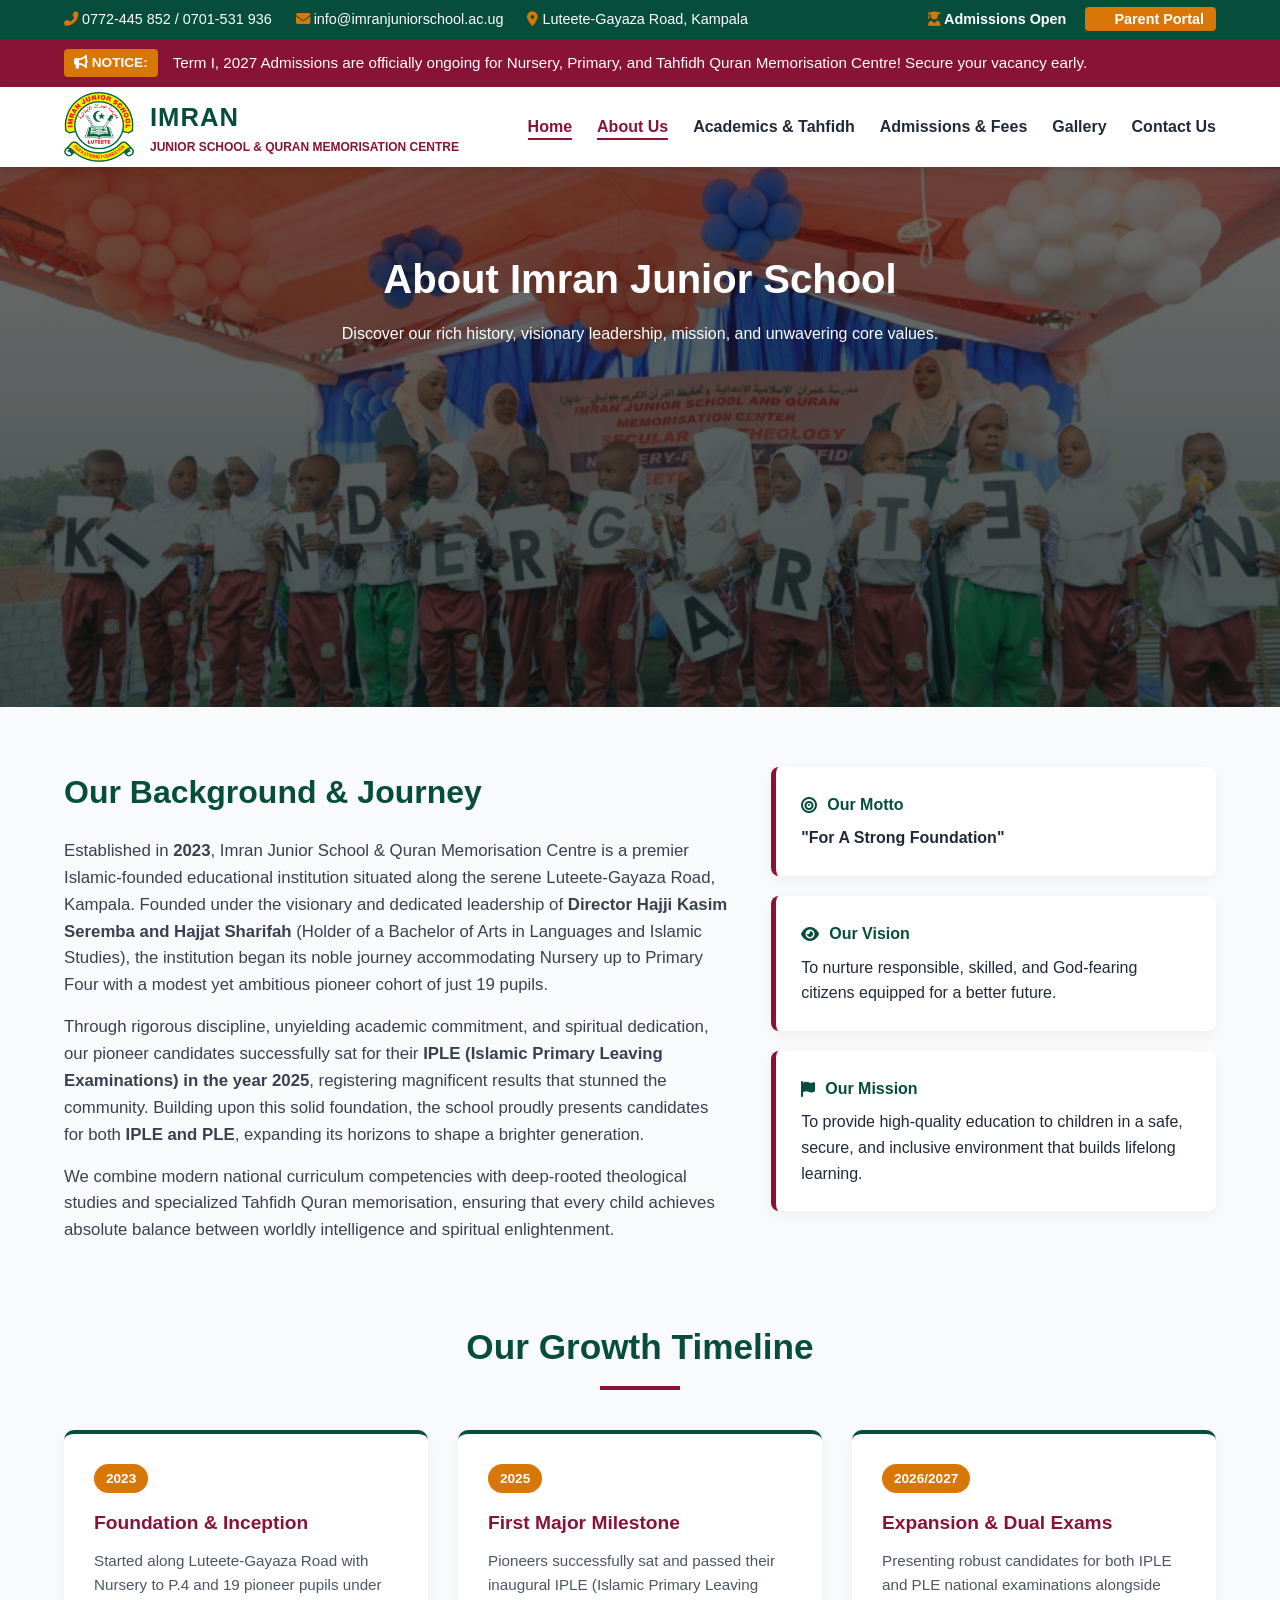
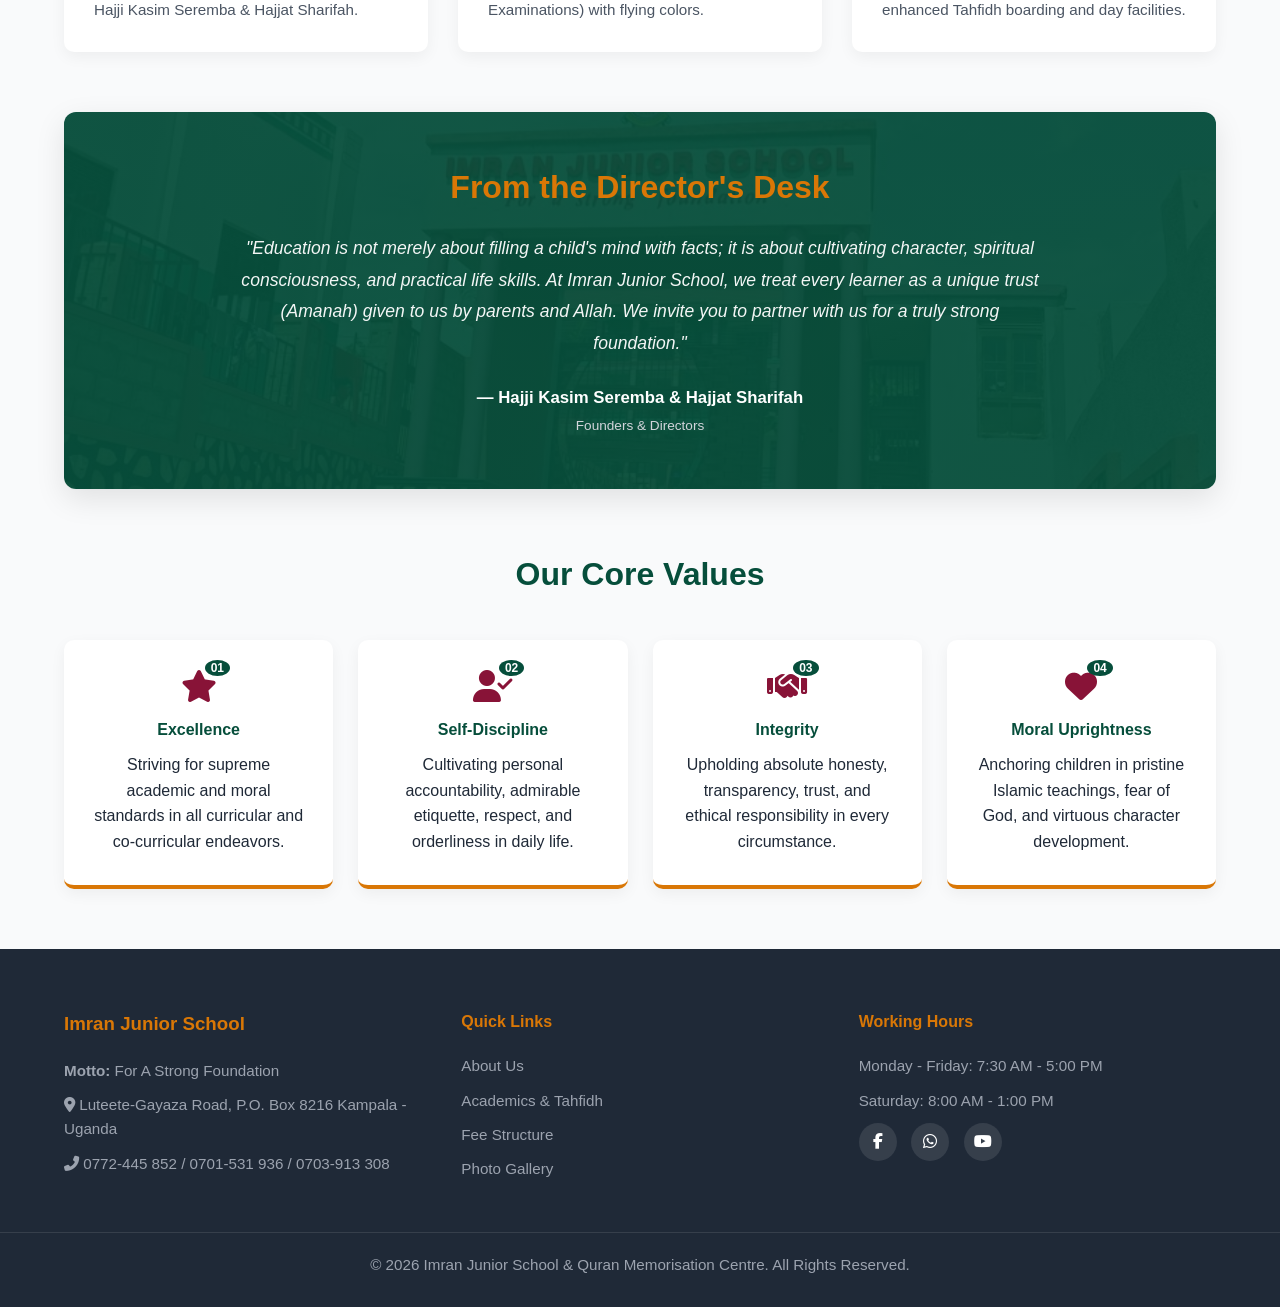
==== commit 4069c773: "Add files via upload" ====
--- a/about.html
+++ b/about.html
@@ -9,20 +9,20 @@
     <meta name="description" content="Imran Junior School & Quran Memorisation Centre along Luteete-Gayaza Road provides an exceptional dual curriculum blending national secular primary education, Islamic theology, and Tahfidh Quran memorisation.">
     <meta name="keywords" content="Imran Junior School, dual curriculum schools Uganda, Quran memorisation centre Kampala, Tahfidh school Luteete Gayaza Road, primary schools in Uganda, Islamic and secular education">
     <meta name="author" content="Imran Junior School">
-    <link rel="canonical" href="https://imranjuniorschool.ac.ug/">
+    <link rel="canonical" href="https://imranjuniorschool.com/">
 
     <!-- Open Graph / Social Media Meta Tags (Facebook, WhatsApp, LinkedIn, Instagram) -->
     <meta property="og:type" content="website">
-    <meta property="og:url" content="https://imranjuniorschool.ac.ug/">
+    <meta property="og:url" content="https://imranjuniorschool.com/">
     <meta property="og:title" content="Imran Junior School & Quran Memorisation Centre">
     <meta property="og:description" content="Discover excellence in dual curriculum education—blending secular primary studies with intensive Tahfidh Quran memorisation along Luteete-Gayaza Road.">
-    <meta property="og:image" content="https://imranjuniorschool.ac.ug/images/Entrance.jpeg">
+    <meta property="og:image" content="https://imranjuniorschool.com/images/Entrance.jpeg">
 
     <!-- Twitter / X Card Meta Tags -->
     <meta name="twitter:card" content="summary_large_image">
     <meta name="twitter:title" content="Imran Junior School & Quran Memorisation Centre">
     <meta name="twitter:description" content="Nurturing responsible, skilled, and religious citizens through an exceptional dual curriculum of secular and religious studies.">
-    <meta name="twitter:image" content="https://imranjuniorschool.ac.ug/images/Entrance.jpeg">
+    <meta name="twitter:image" content="https://imranjuniorschool.com/images/Entrance.jpeg">
 
     <link rel="icon" type="image/png" href="images/icon.png">
     <link rel="stylesheet" href="style.css">
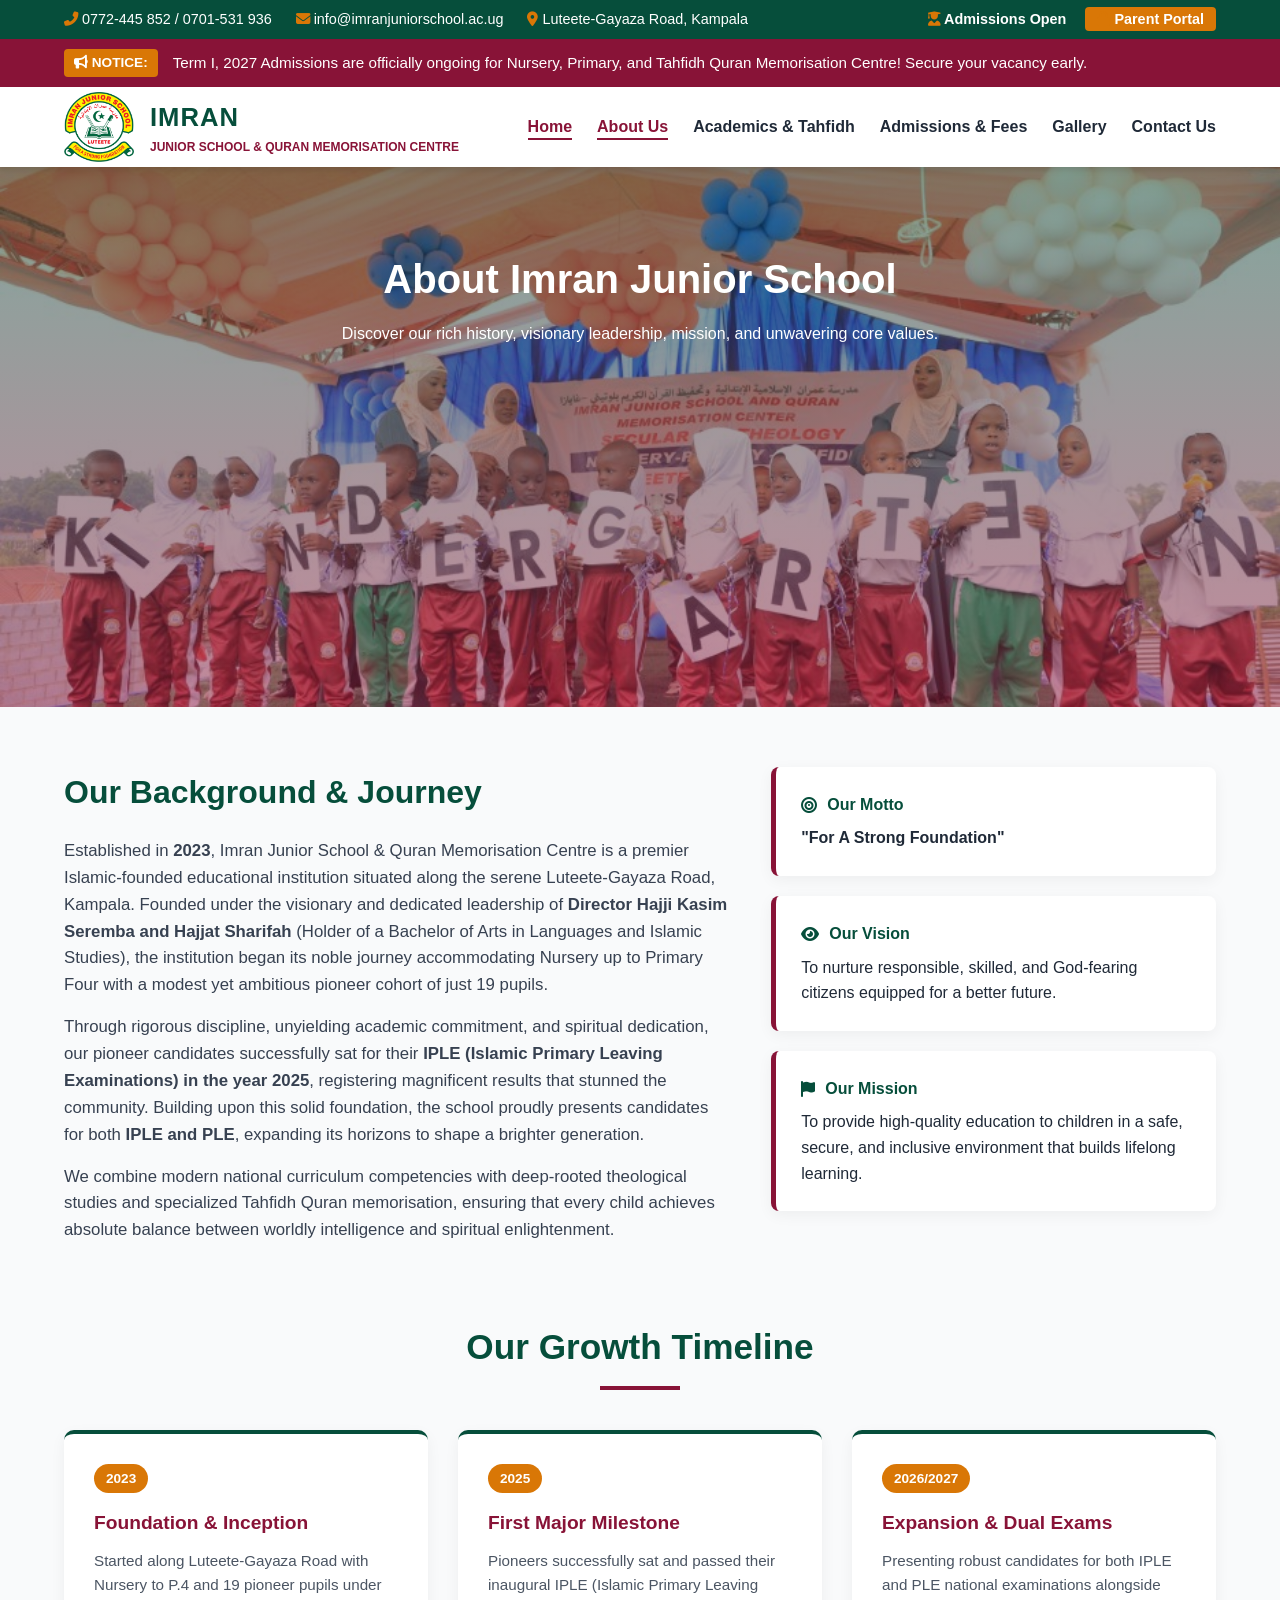
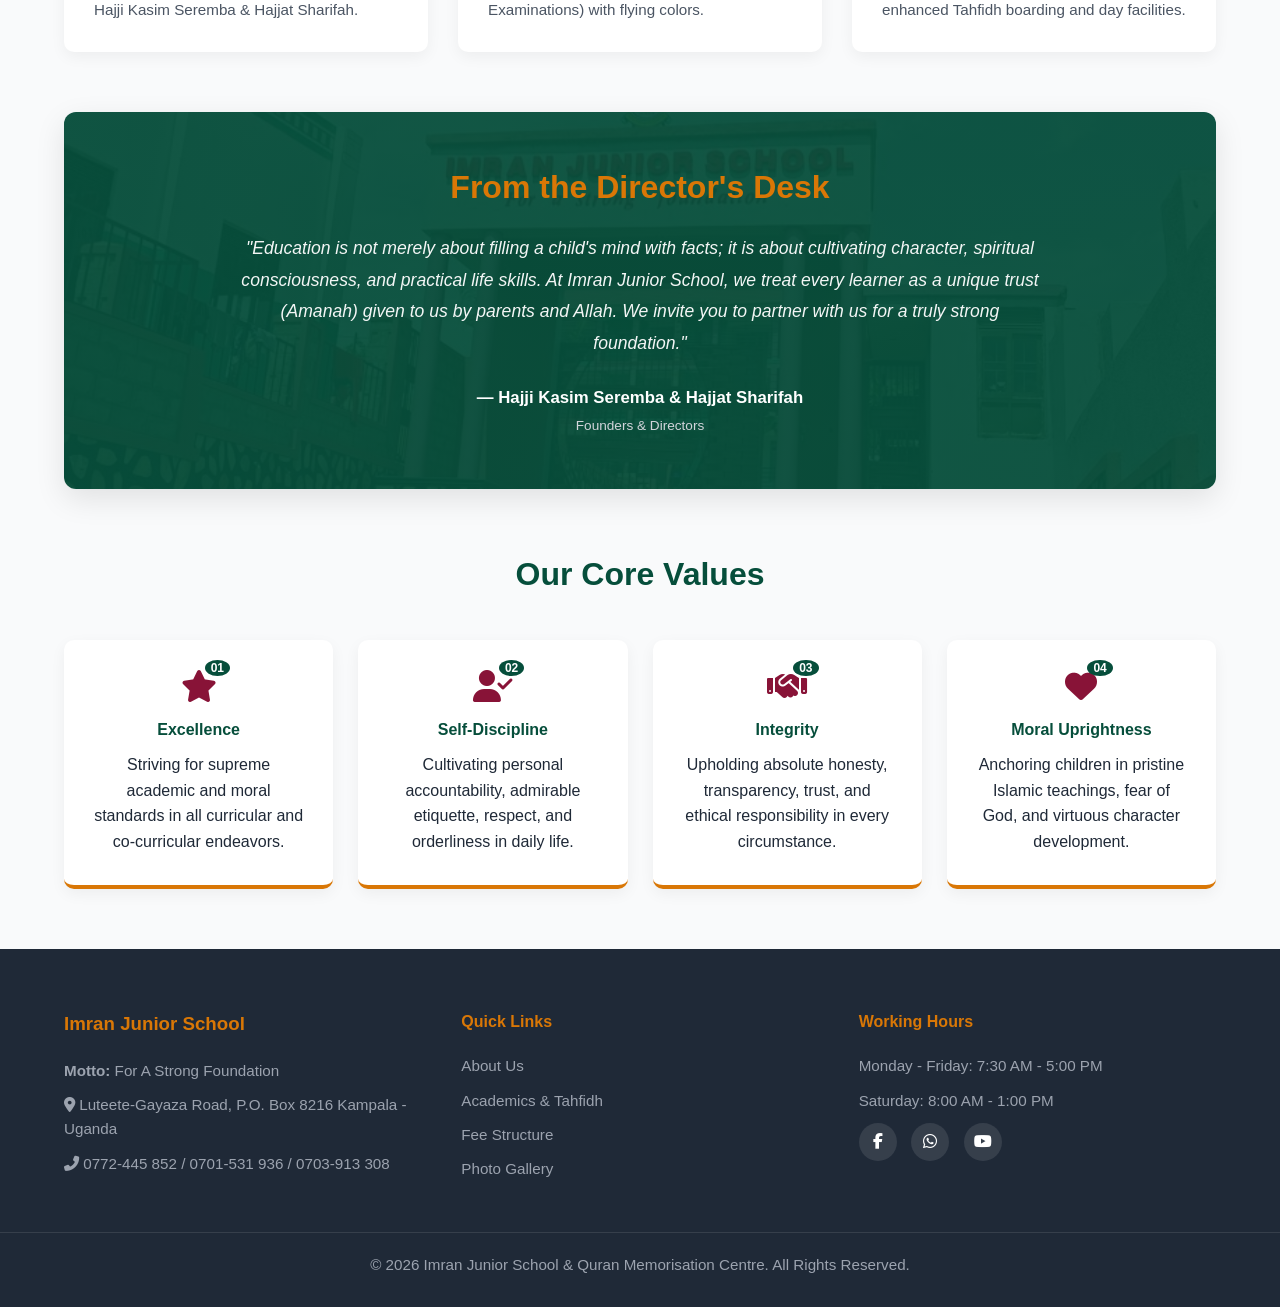
==== commit 610b0025: "Add files via upload" ====
--- a/about.html
+++ b/about.html
@@ -24,9 +24,7 @@
     <meta name="twitter:description" content="Nurturing responsible, skilled, and religious citizens through an exceptional dual curriculum of secular and religious studies.">
     <meta name="twitter:image" content="https://imranjuniorschool.com/images/Entrance.jpeg">
 
-    <link rel="icon" type="image/png" href="images/icon.png">
-    <link rel="stylesheet" href="style.css">
-    <link rel="stylesheet" href="https://cdnjs.cloudflare.com/ajax/libs/font-awesome/6.4.0/css/all.min.css">
+    <!-- style sheets and favicon -->
     <link rel="icon/x" type="image/png" href="images/icon.png">
     <link rel="stylesheet" href="style.css">
     <link rel="stylesheet" href="https://cdnjs.cloudflare.com/ajax/libs/font-awesome/6.4.0/css/all.min.css">
--- a/style.css
+++ b/style.css
@@ -232,6 +232,11 @@
 @media (max-width:668px){
     .action-btns{
         font-size: 0.7rem;
+        display: flex;
+        flex-direction: column;
+        gap: 20px;
+        width: 45%;
+        margin: 18px auto;
     }
 }
 
@@ -713,7 +718,7 @@
     ABOUT US PAGE ENHANCEMENTS & STYLES
    ========================================================== */
 .page-banner {
-    background: linear-gradient(rgba(8, 8, 8, 0.6) 10%,rgba(0, 17, 15, 0.745) ), url('images/371A2172.JPG') center/cover no-repeat;
+    background: linear-gradient(rgba(6, 78, 59, 0.5), rgba(136, 19, 55, 0.5)), url('images/371A2172.JPG') center/cover no-repeat;
     color: var(--white);
     text-align: center;
     padding: 80px 20px;
@@ -1013,7 +1018,7 @@
 }
 
 .page-banner-ac {
-    background: linear-gradient(rgba(8, 8, 8, 0.6) 10%,rgba(0, 17, 15, 0.745) ), url('images/371A2992.JPG') center/cover no-repeat;
+    background: linear-gradient(rgba(6, 78, 59, 0.5), rgba(136, 19, 55, 0.5)), url('images/371A2992.JPG') center/cover no-repeat;
     color: var(--white);
     text-align: center;
     padding: 80px 20px;
@@ -1120,7 +1125,7 @@
 
 /*Admissions page*/
 .page-banner-adM{
-    background: linear-gradient(rgba(8, 8, 8, 0.6) 10%,rgba(0, 17, 15, 0.745) ), url('images/371A2174.JPG') center/cover no-repeat;
+    background: linear-gradient(rgba(6, 78, 59, 0.5), rgba(136, 19, 55, 0.5)), url('images/371A2174.JPG') center/cover no-repeat;
     color: var(--white);
 }
 
@@ -1279,7 +1284,7 @@
    GALLERY LIGHTBOX MODAL STYLES
    ========================================================== */
 .page-banner-gallery{
-    background: linear-gradient(rgba(8, 8, 8, 0.6) 10%,rgba(0, 17, 15, 0.745) ), url('images/371A2044.JPG') center/cover no-repeat;
+    background: linear-gradient(rgba(6, 78, 59, 0.5), rgba(136, 19, 55, 0.5)), url('images/371A2044.JPG') center/cover no-repeat;
     color: var(--white);
 }
 .gallery-item {
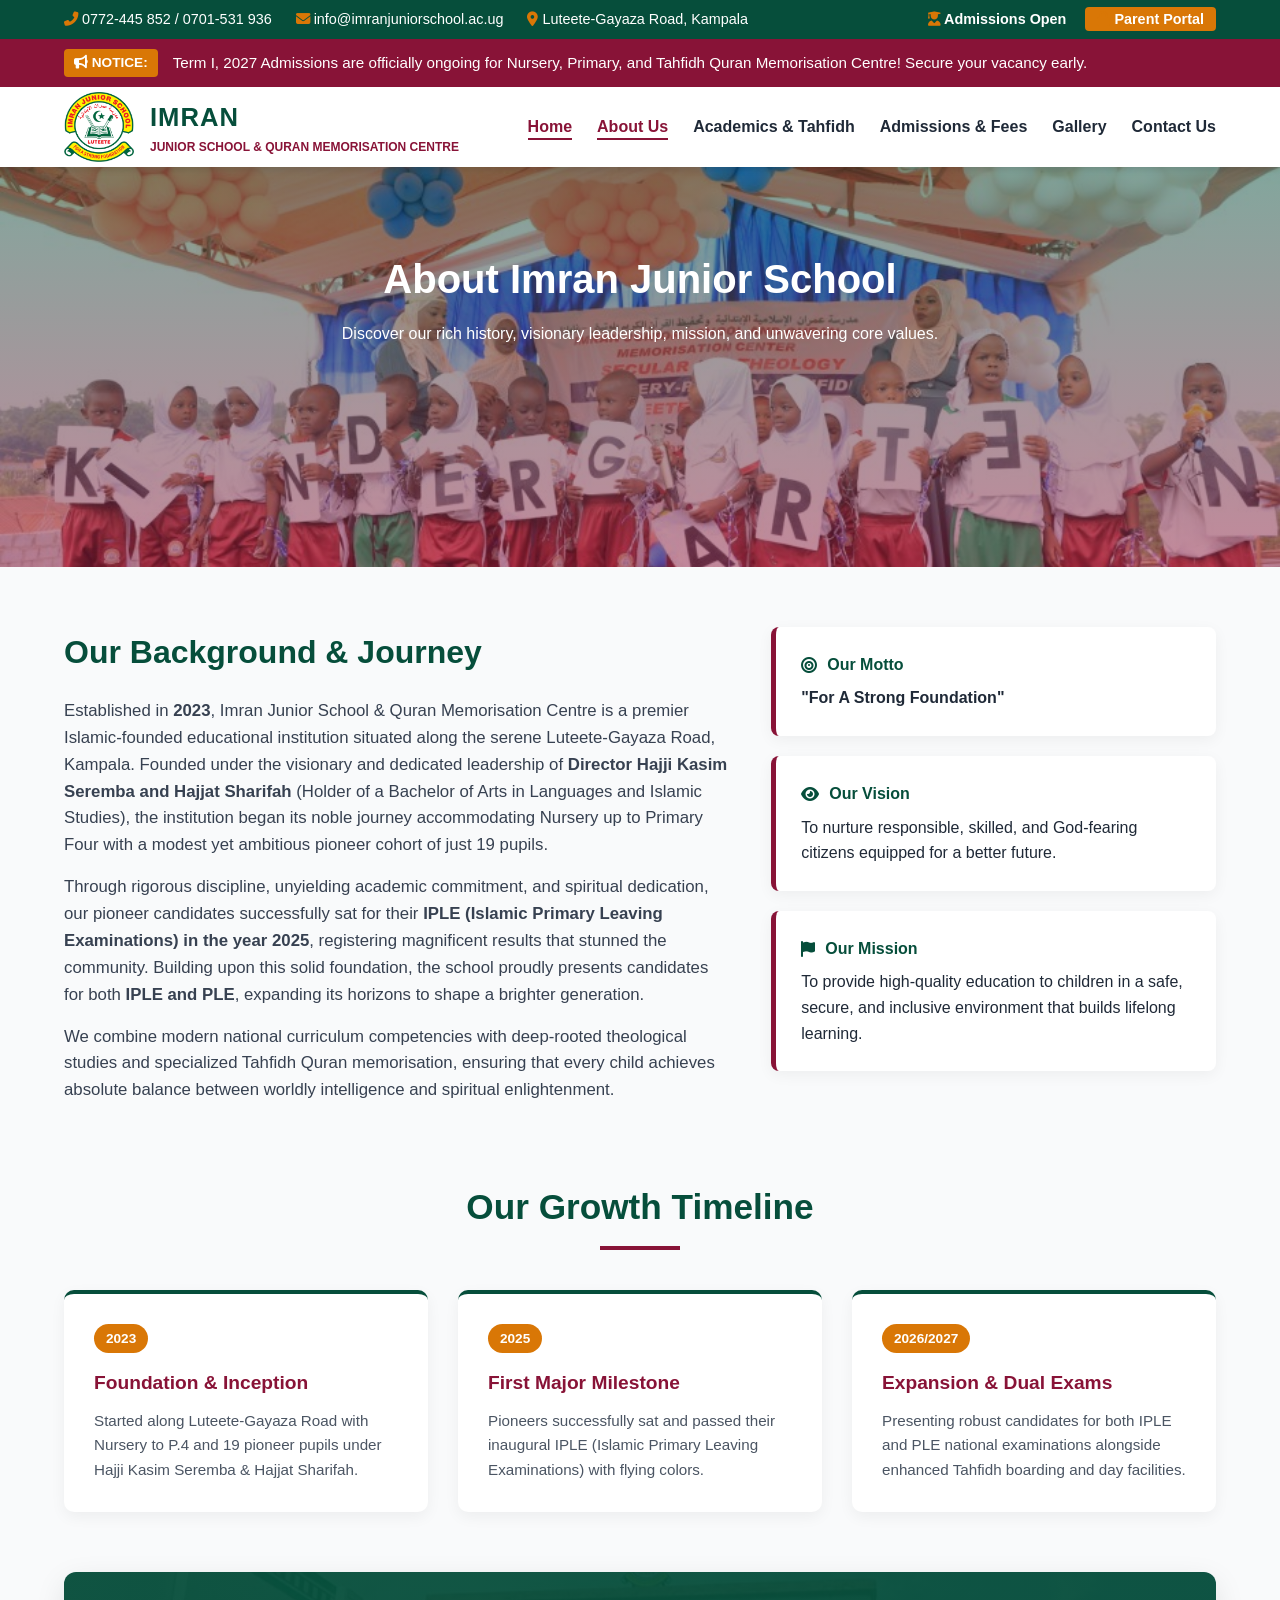
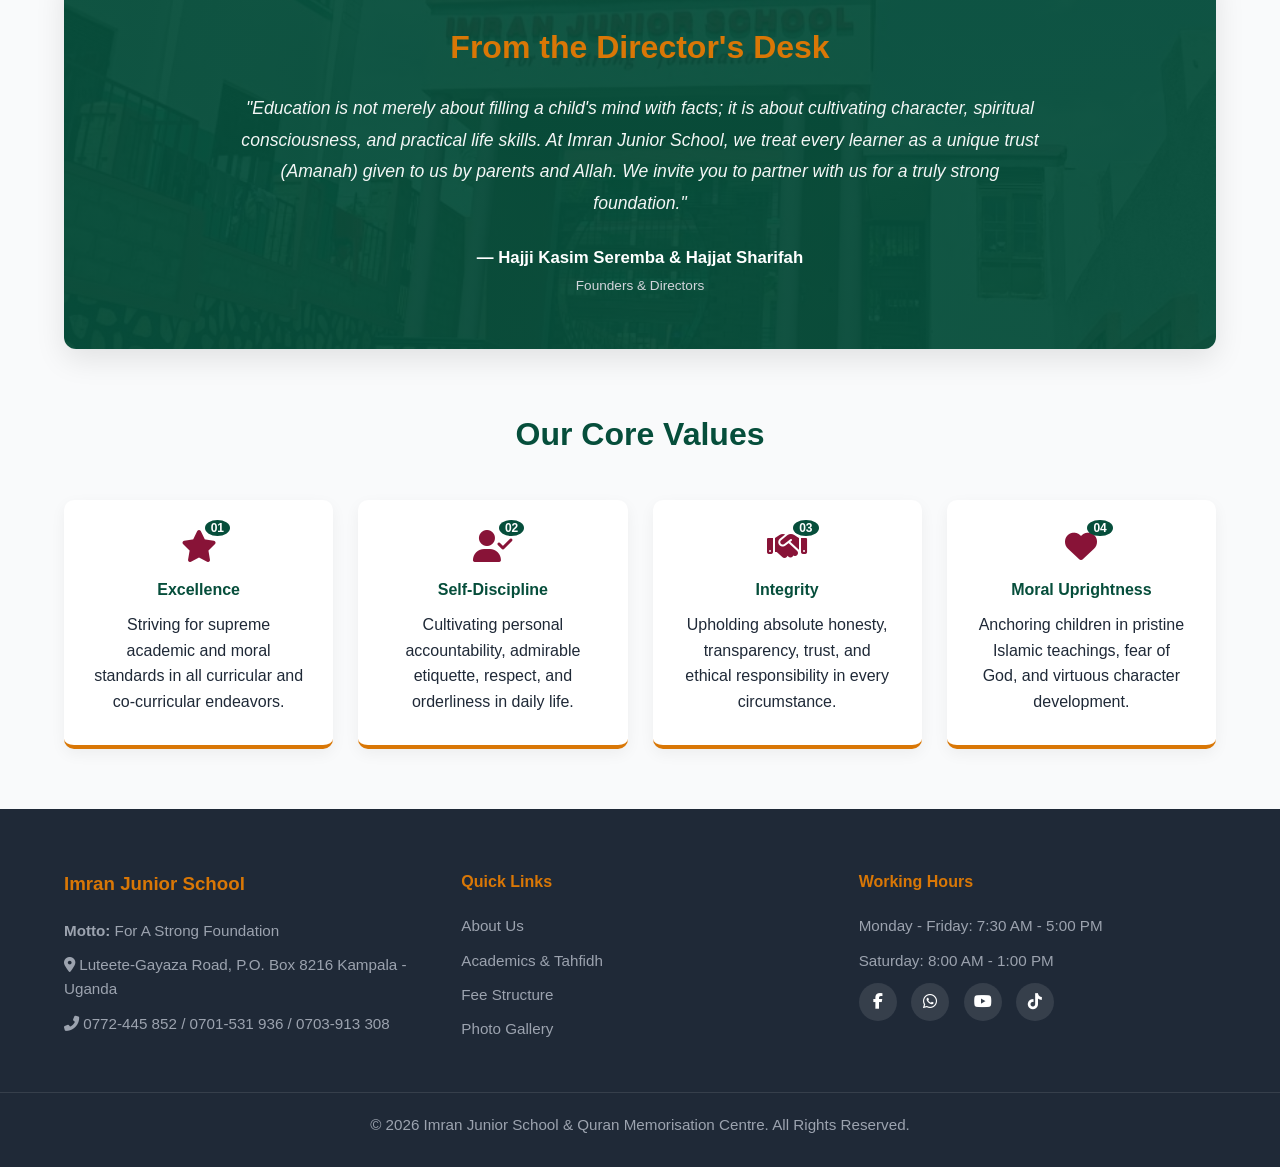
==== commit 6ec29e97: "Enhance About Page with Interactive Features Added interactive features including a school milestone" ====
--- a/about.html
+++ b/about.html
@@ -199,9 +199,10 @@
                 <p>Monday - Friday: 7:30 AM - 5:00 PM</p>
                 <p>Saturday: 8:00 AM - 1:00 PM</p>
                 <div class="social-icons">
-                    <a href="#"><i class="fab fa-facebook-f"></i></a>
-                    <a href="#"><i class="fab fa-whatsapp"></i></a>
-                    <a href="#"><i class="fab fa-youtube"></i></a>
+                    <a href="https://www.facebook.com/ImranIslamicPrimarySchool/"><i class="fab fa-facebook-f"></i></a>
+                    <a href=""><i class="fab fa-whatsapp"></i></a>
+                    <a href="https://www.youtube.com/watch?v=MTnT7qrPv1w"><i class="fab fa-youtube"></i></a>
+                    <a href="https://www.tiktok.com/discover/imran-junior-school-gayaza-luteete"><i class="fab fa-tiktok"></i></a>
                 </div>
             </div>
         </div>
@@ -212,4 +213,4 @@
 
     <script src="script.js"></script>
 </body>
-</html>+</html>
--- a/style.css
+++ b/style.css
@@ -722,7 +722,7 @@
     color: var(--white);
     text-align: center;
     padding: 80px 20px;
-    min-height: 540px;
+    min-height: 400px;
 }
 
 .page-banner h2 {
@@ -1545,4 +1545,4 @@
     .contact-grid {
         grid-template-columns: 1fr;
     }
-}+}
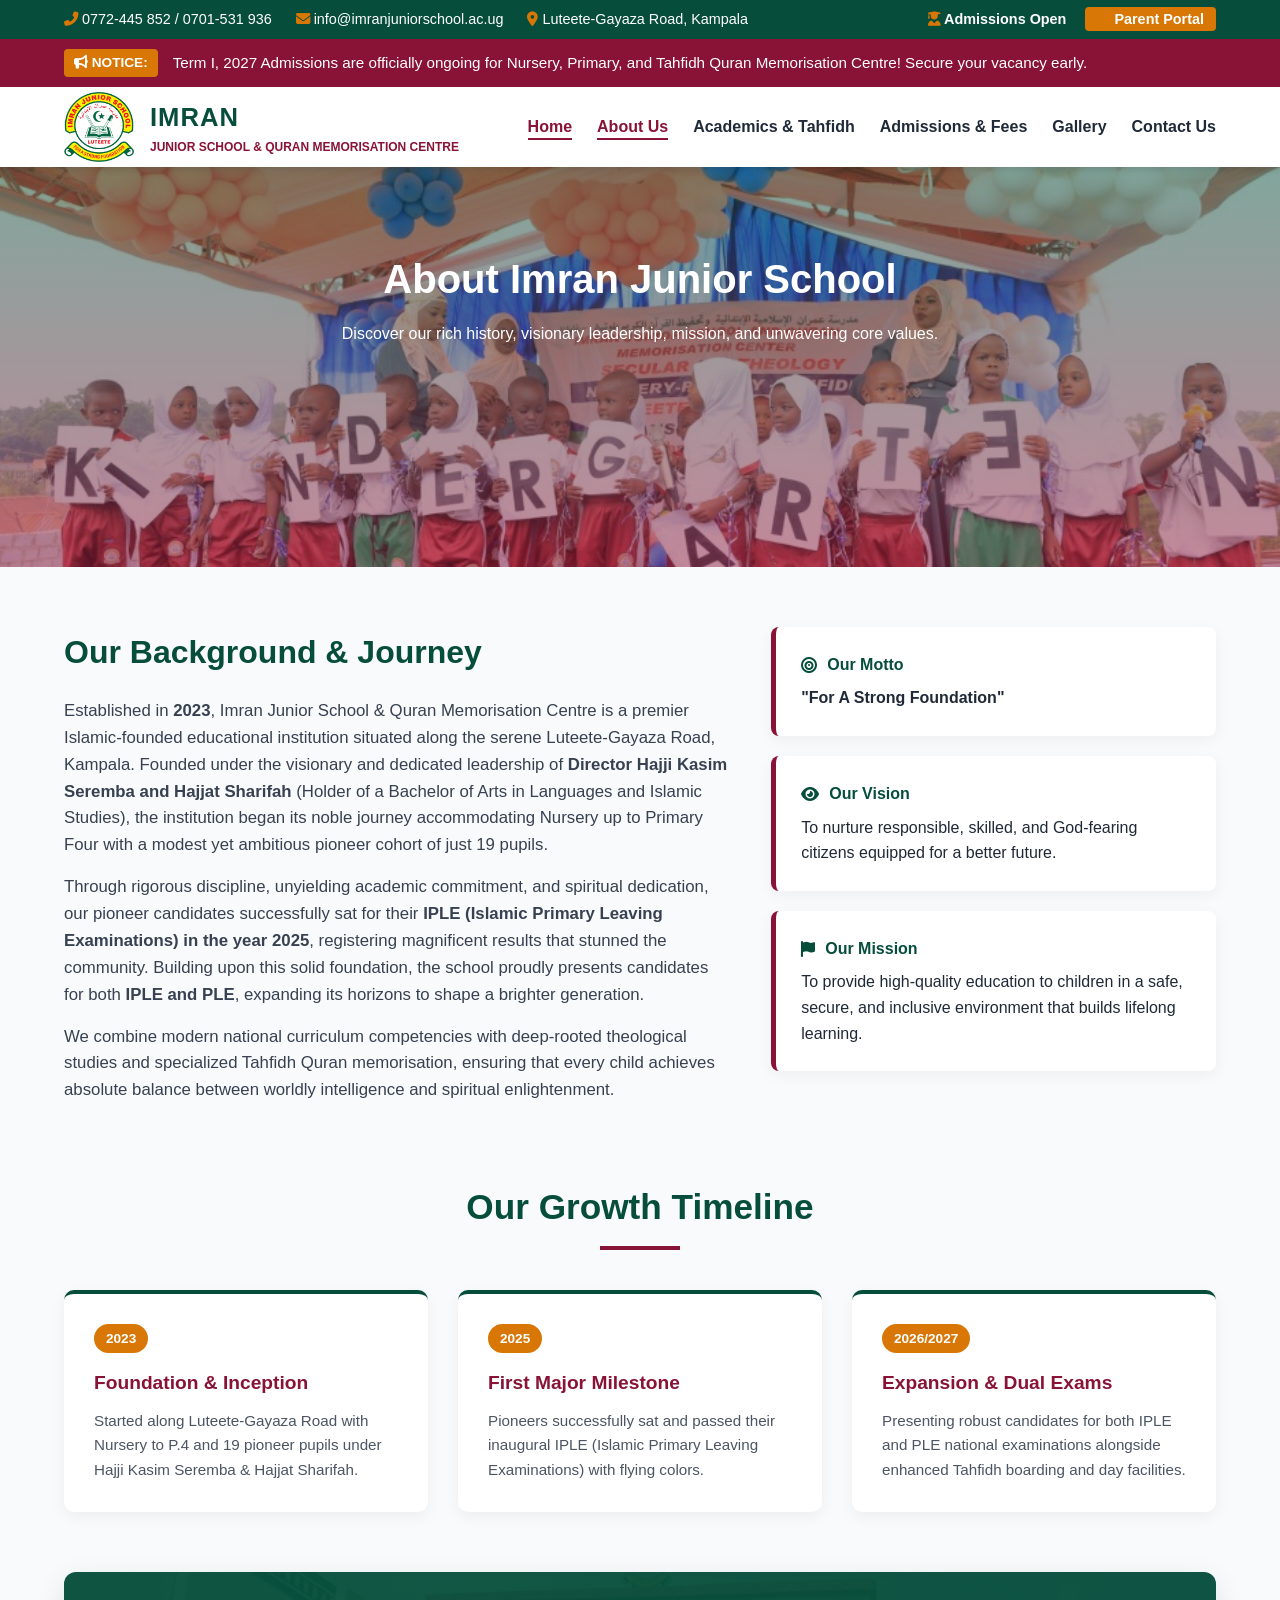
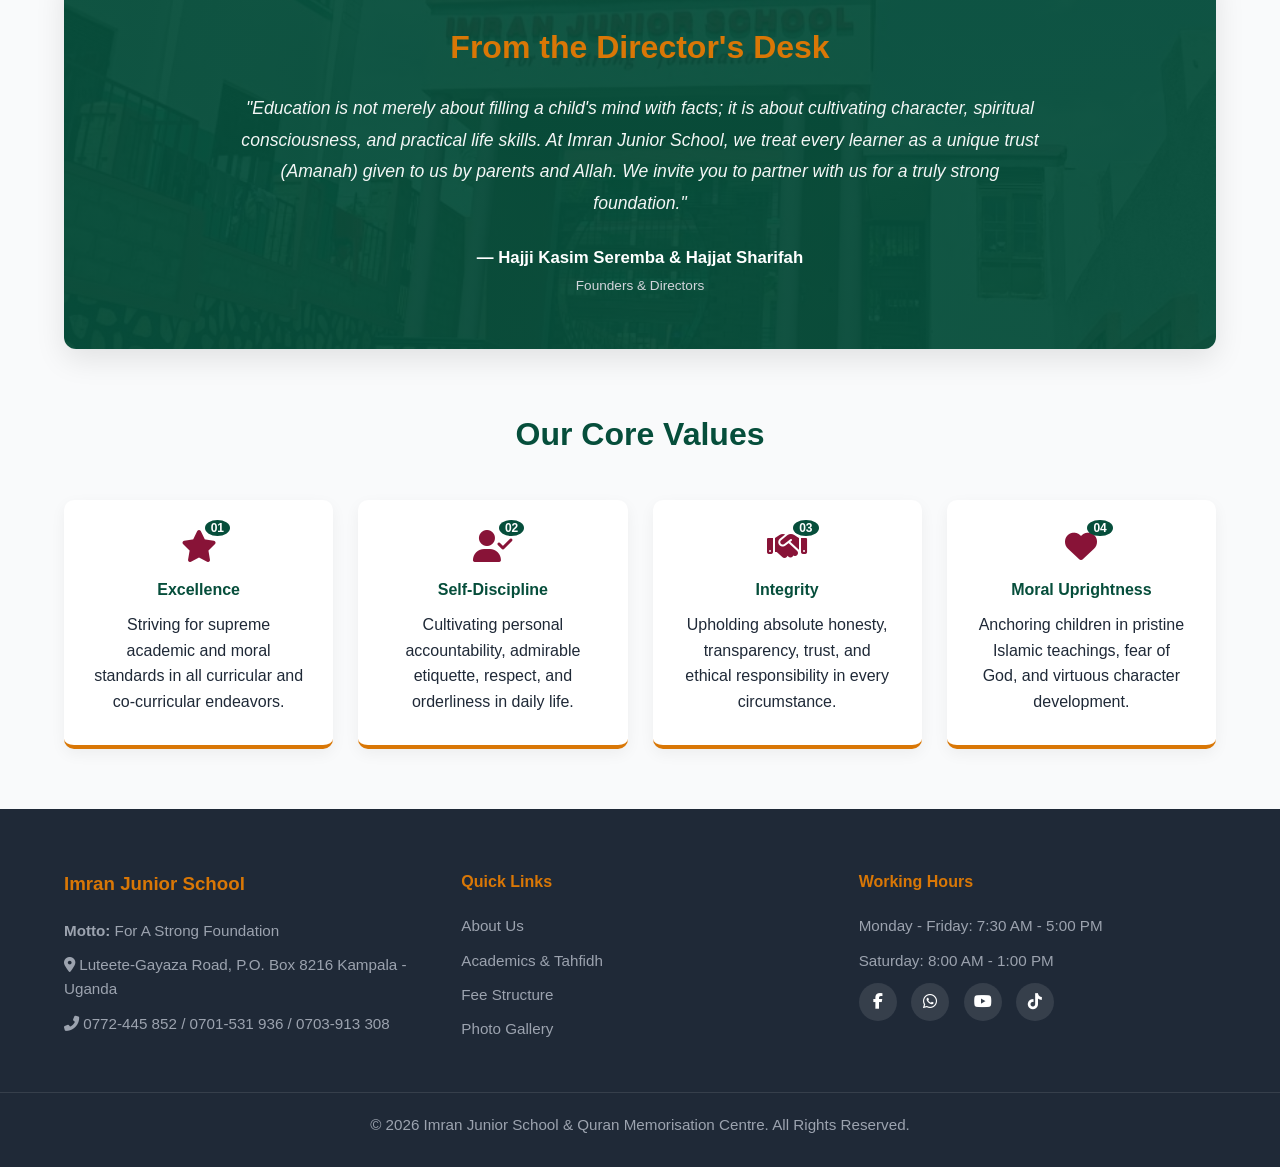
==== commit 254794b5: "Update about.html" ====
--- a/about.html
+++ b/about.html
@@ -23,9 +23,10 @@
     <meta name="twitter:title" content="Imran Junior School & Quran Memorisation Centre">
     <meta name="twitter:description" content="Nurturing responsible, skilled, and religious citizens through an exceptional dual curriculum of secular and religious studies.">
     <meta name="twitter:image" content="https://imranjuniorschool.com/images/Entrance.jpeg">
-
+    
     <!-- style sheets and favicon -->
-    <link rel="icon/x" type="image/png" href="images/icon.png">
+    <link rel="icon" type="image/png" size="144x144" href="images/icon.png">
+    <link rel="apple-touch-icon" sizes="180x180" href="images/icon.png">
     <link rel="stylesheet" href="style.css">
     <link rel="stylesheet" href="https://cdnjs.cloudflare.com/ajax/libs/font-awesome/6.4.0/css/all.min.css">
 </head>
